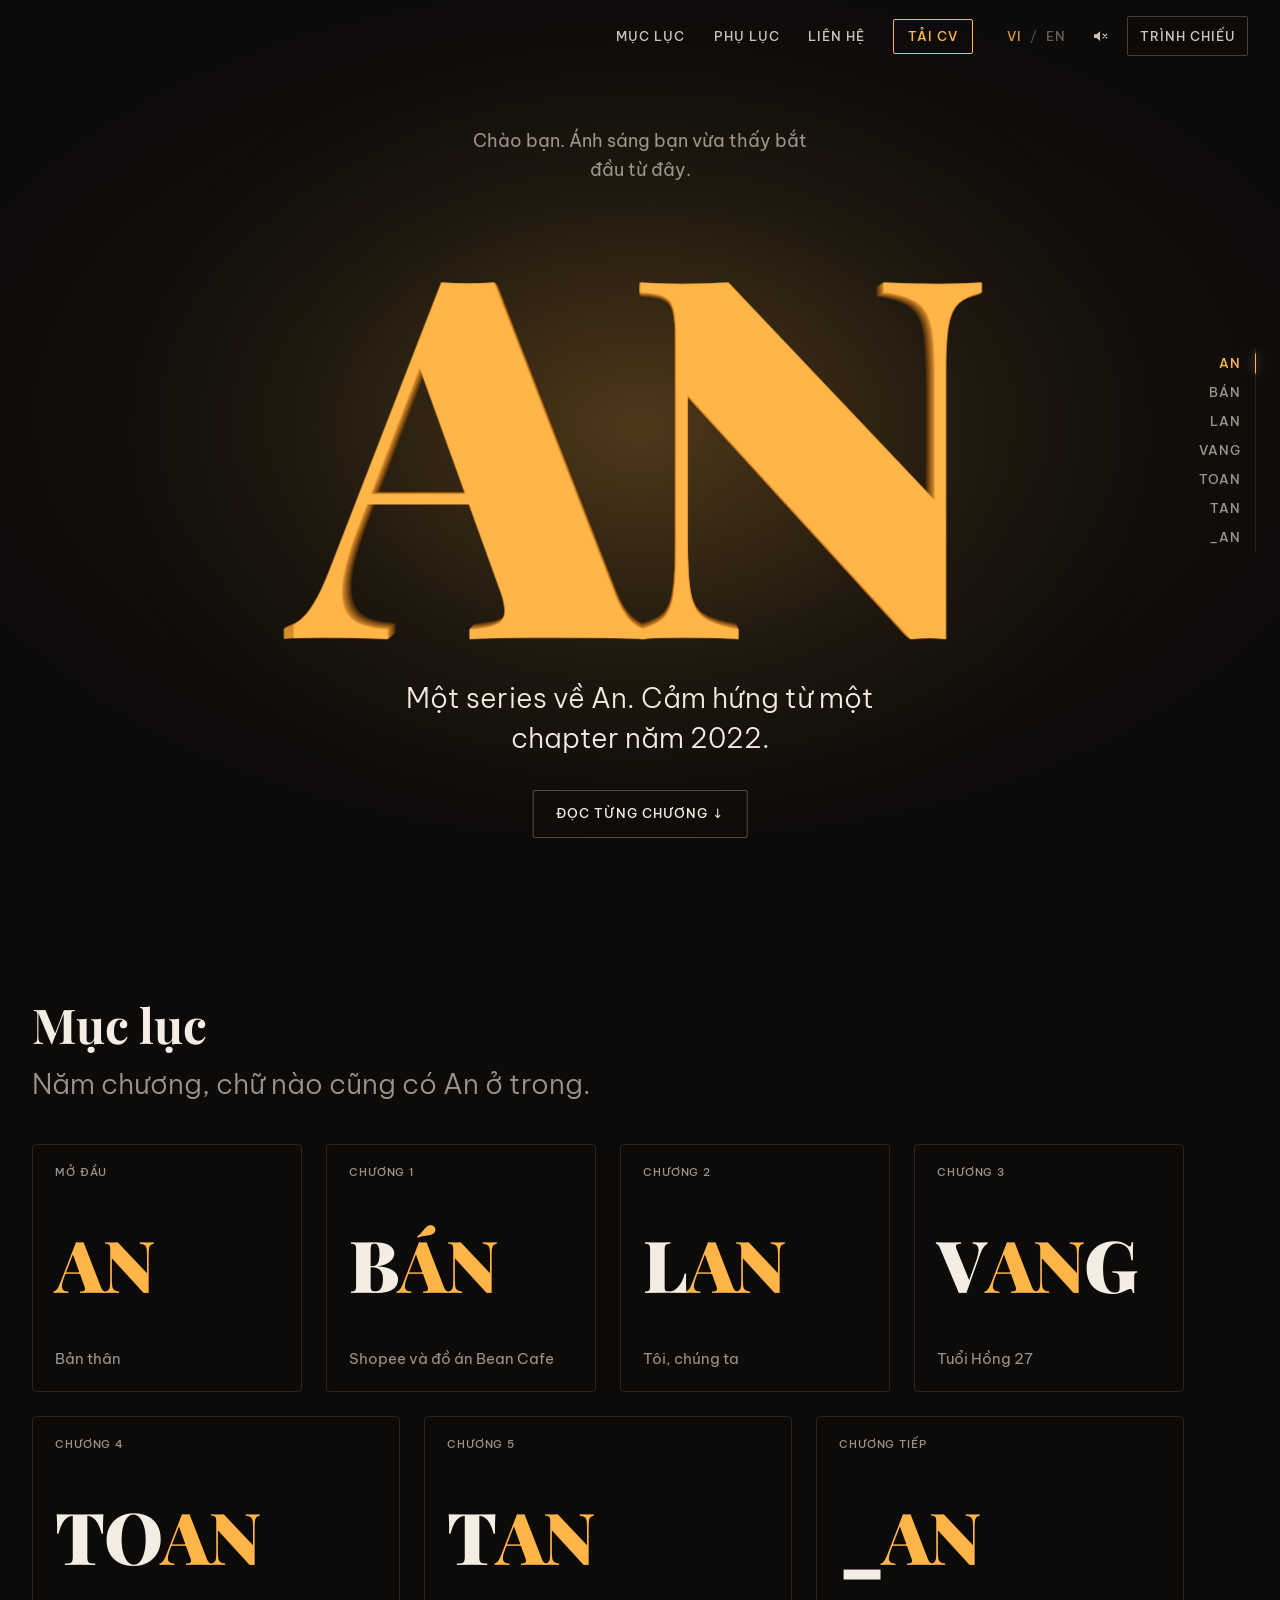
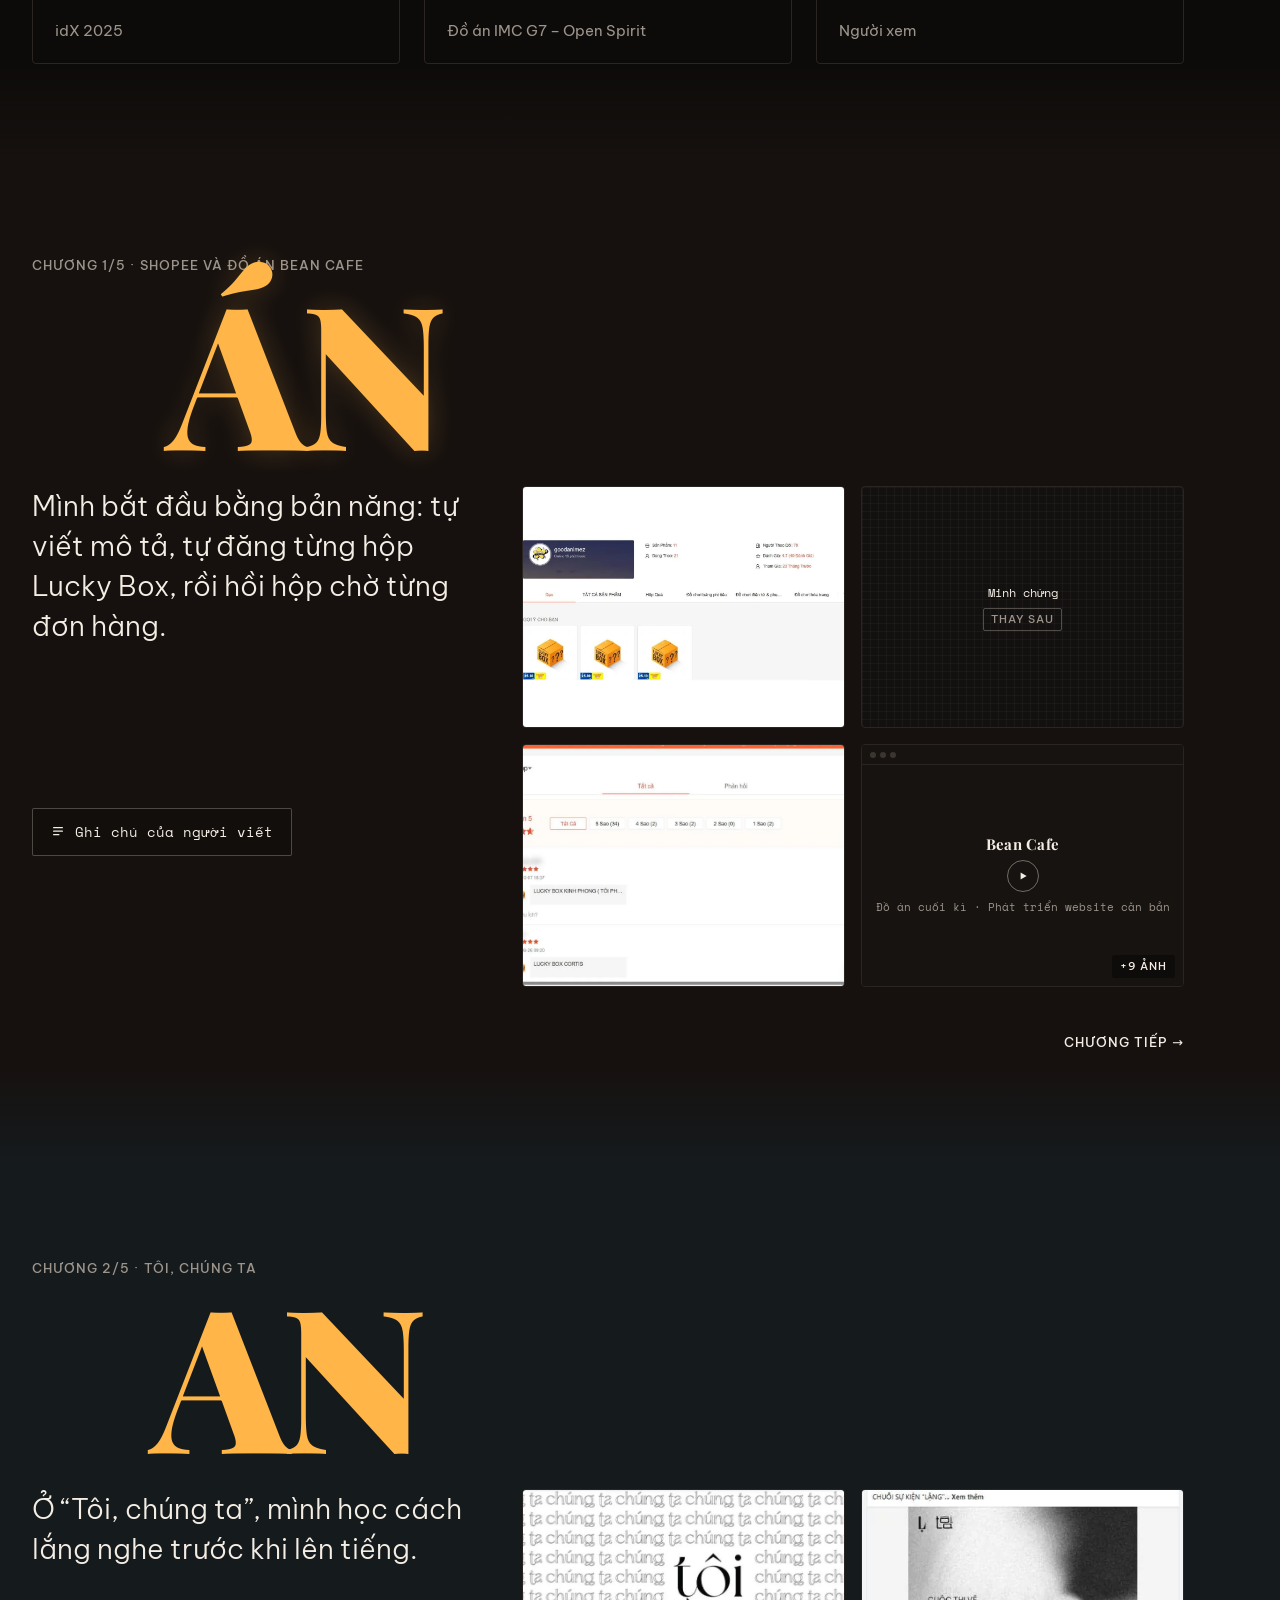
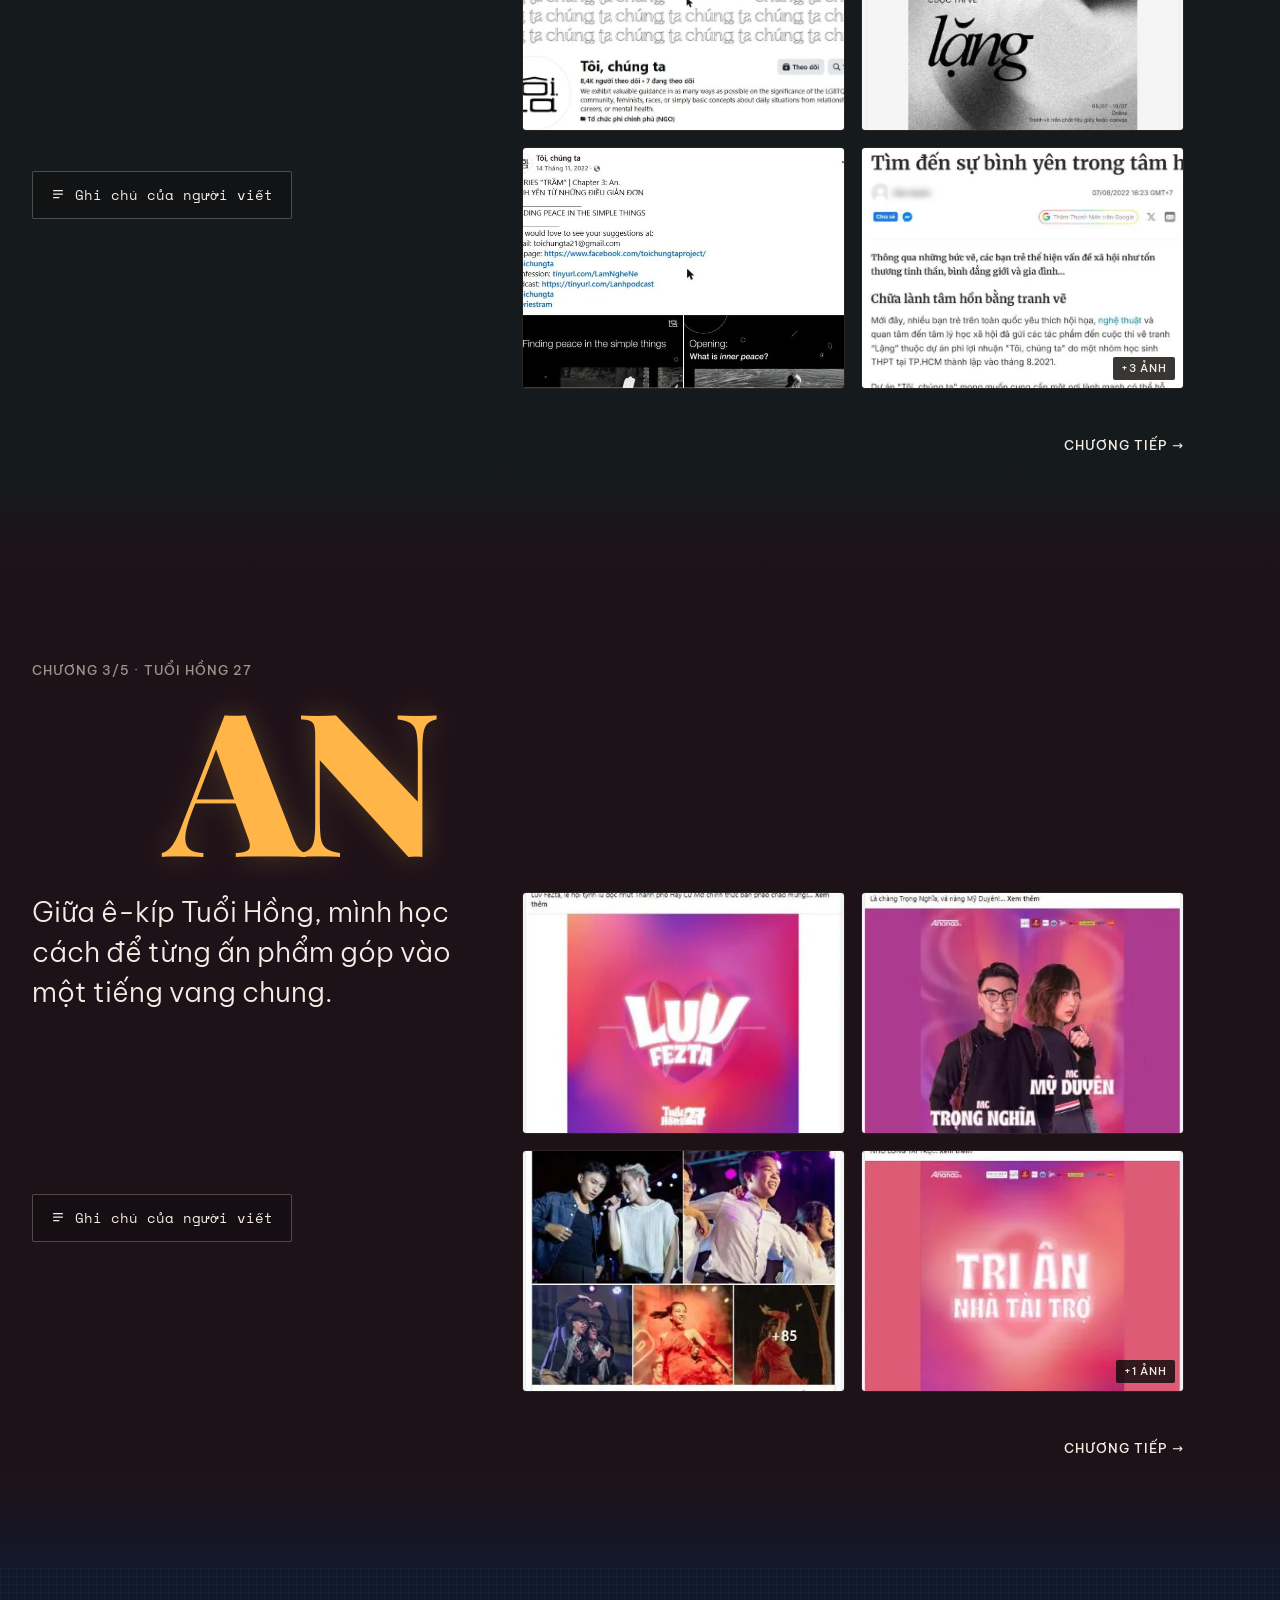
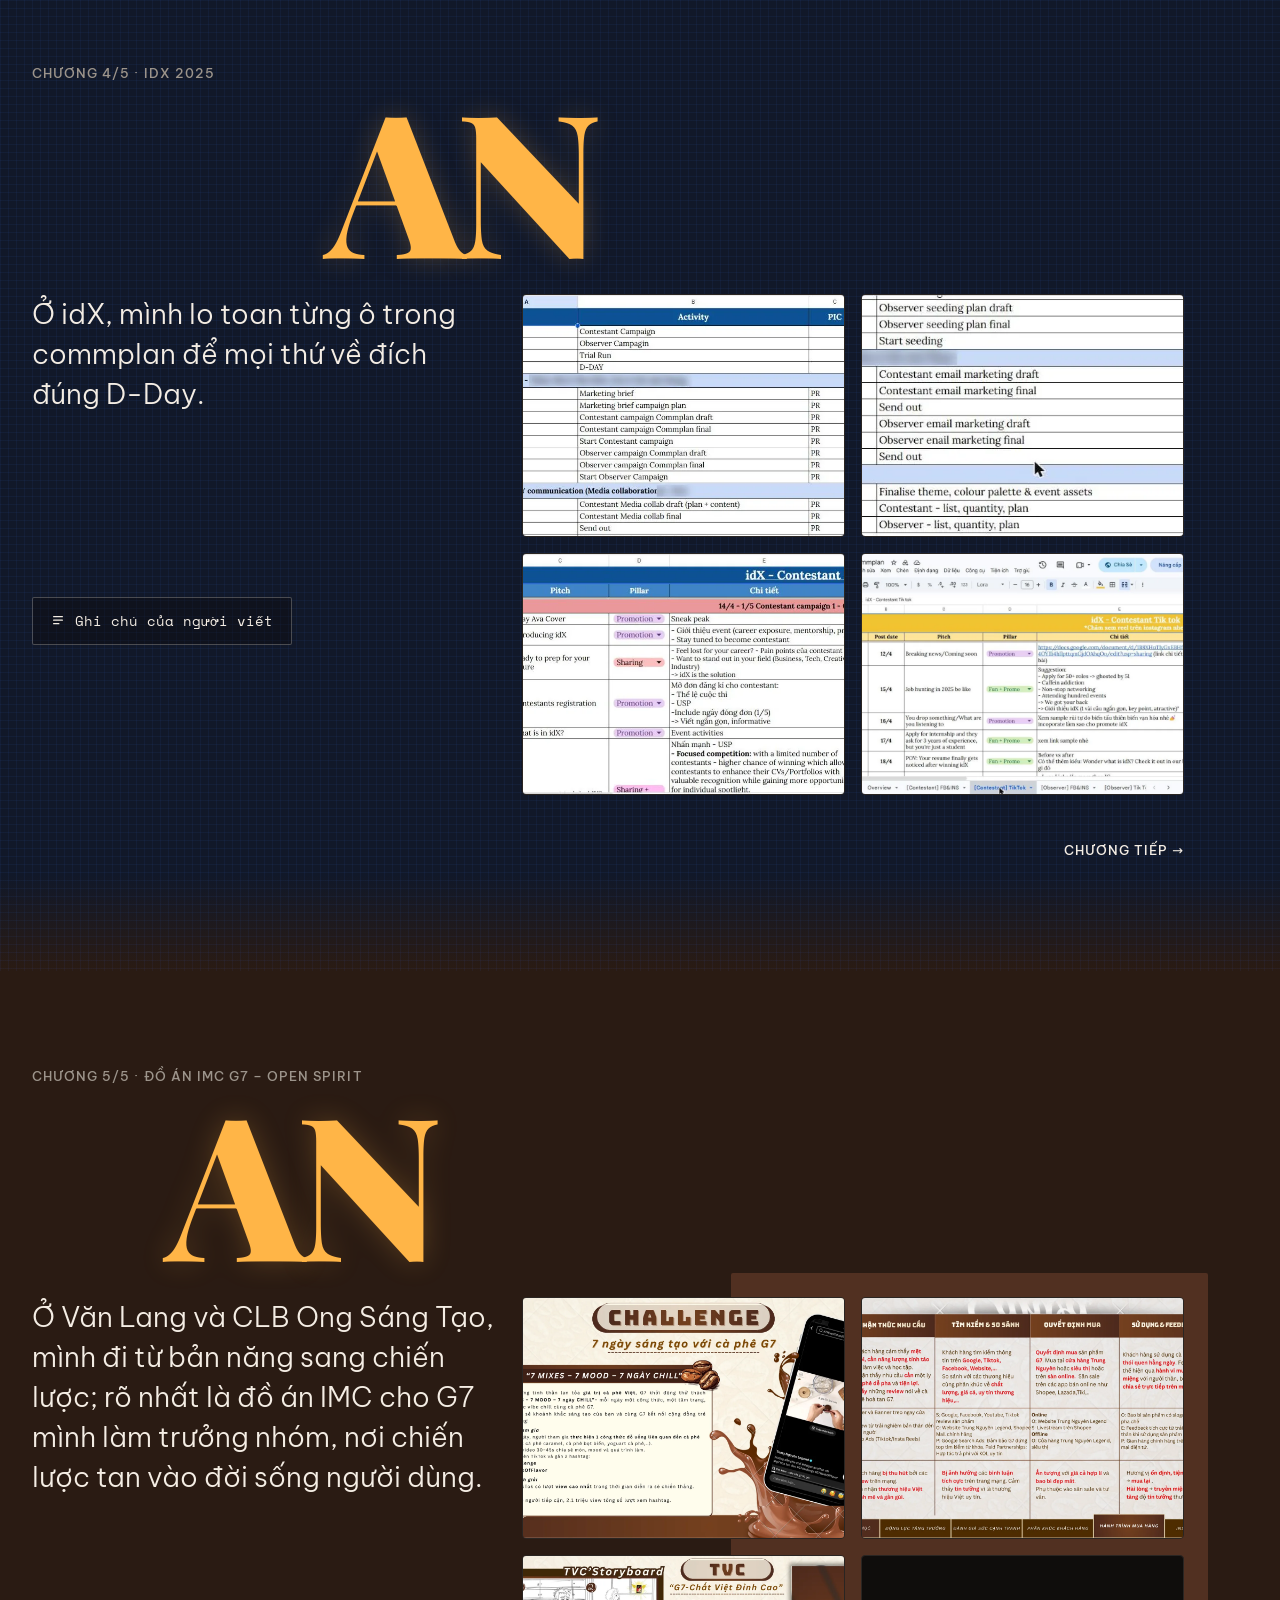
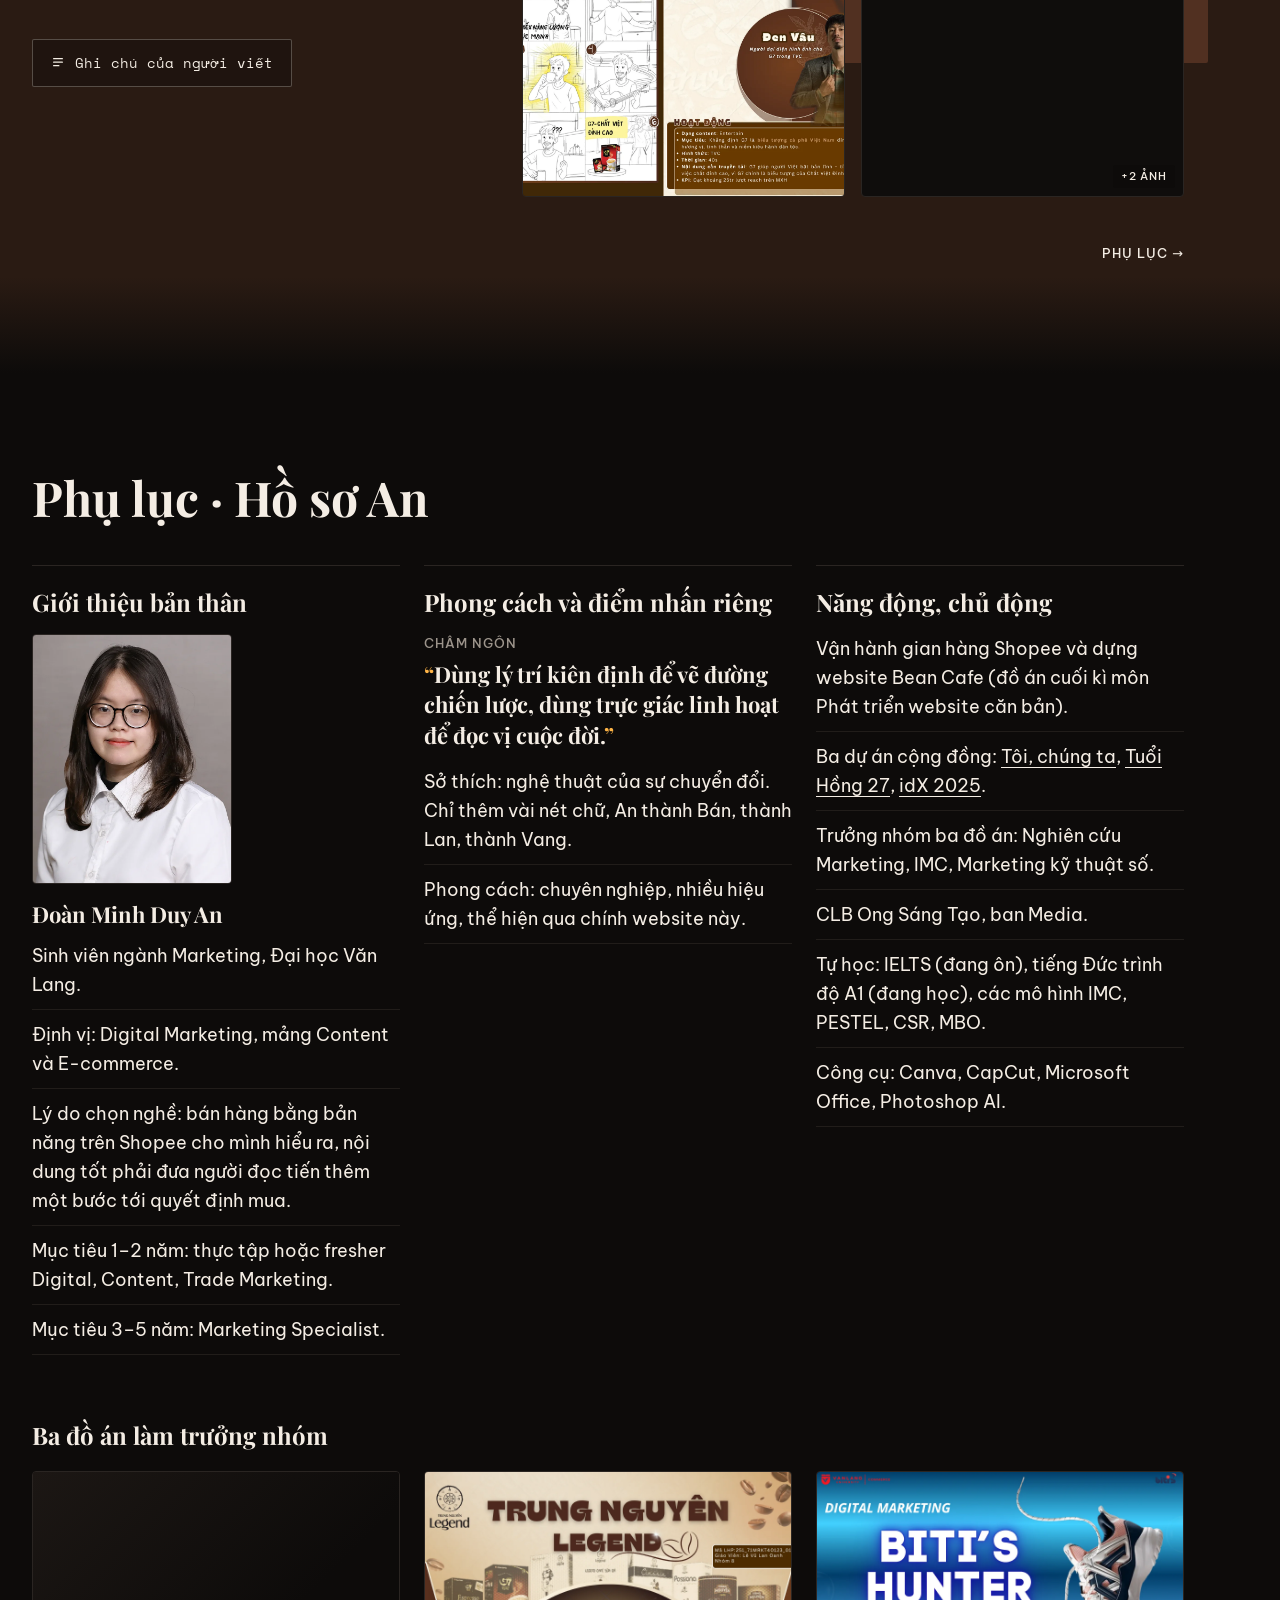
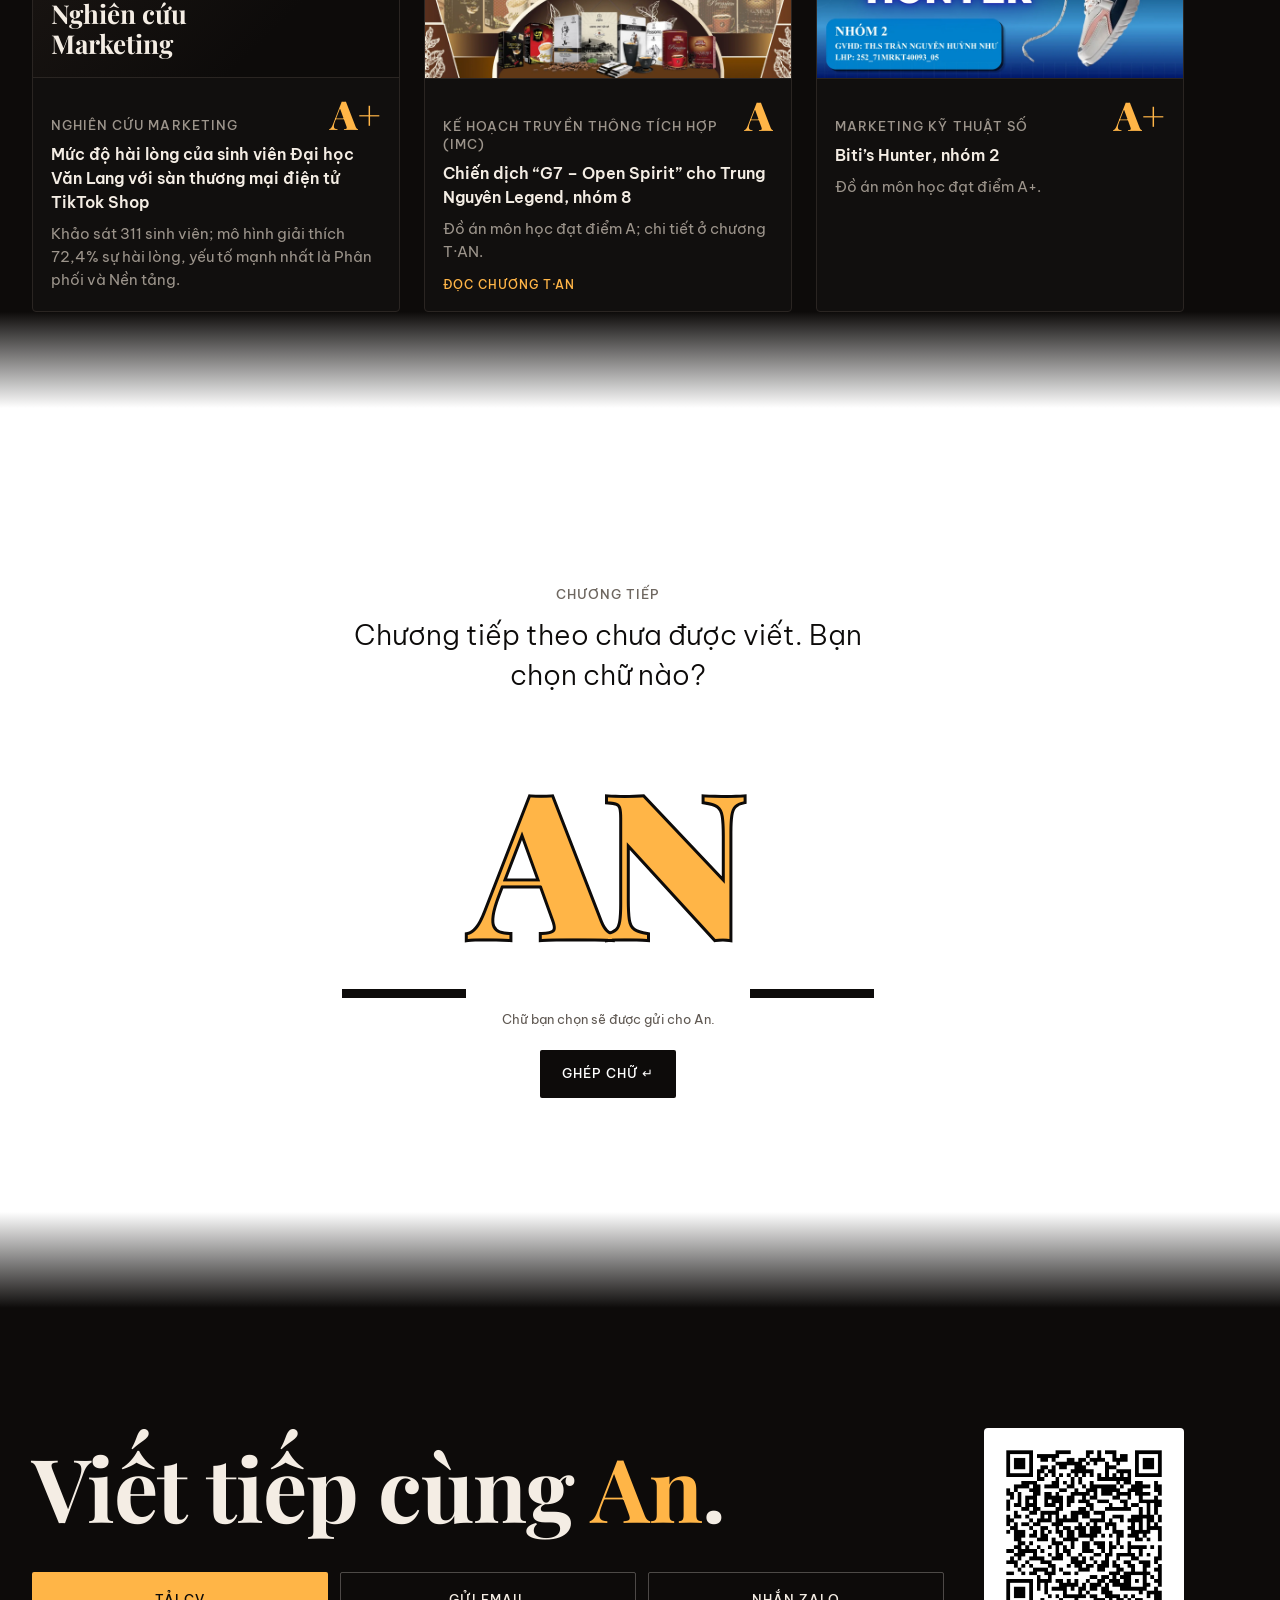
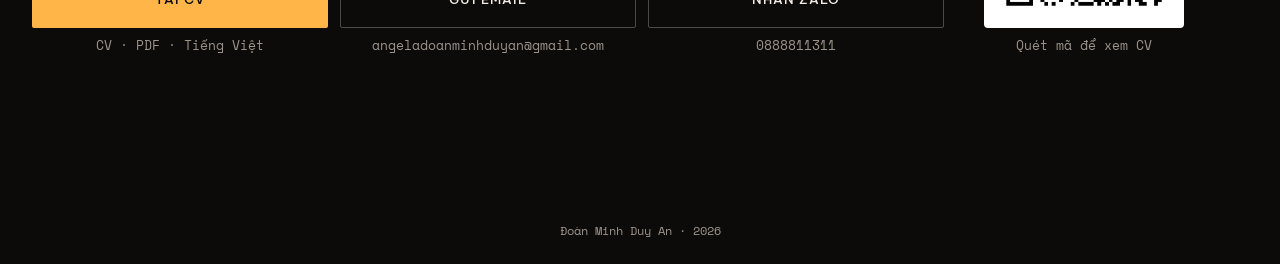
==== an-portfolio/index.html @ b6c0c4e2 "Add files via upload" ====
<!doctype html>
<html lang="vi">
<head>
  <meta charset="utf-8">
  <meta name="viewport" content="width=device-width, initial-scale=1, viewport-fit=cover">
  <title>AN – Đoàn Minh Duy An · Digital Marketing Portfolio</title>
  <meta name="description" content="Một series về An. Năm chương, chữ nào cũng có An ở trong.">
  <meta name="theme-color" content="#0D0B0A">
  <meta name="color-scheme" content="dark">

  <!-- Ảnh xem trước khi chia sẻ link (Zalo, Facebook, email).
       Khi đã có tên miền, đổi 2 dòng og:image và og:url thành đường dẫn đầy đủ, ví dụ
       https://ten-mien-cua-ban/og-image.png -->
  <meta property="og:type" content="website">
  <meta property="og:title" content="AN – Đoàn Minh Duy An · Digital Marketing Portfolio">
  <meta property="og:description" content="Một series về An. Năm chương, chữ nào cũng có An ở trong.">
  <meta property="og:image" content="og-image.png">
  <meta property="og:image:width" content="1200">
  <meta property="og:image:height" content="630">
  <meta property="og:url" content="">
  <meta property="og:locale" content="vi_VN">
  <meta name="twitter:card" content="summary_large_image">

  <link rel="icon" href="favicon.svg" type="image/svg+xml">
  <link rel="icon" href="favicon-32.png" sizes="32x32" type="image/png">
  <link rel="apple-touch-icon" href="apple-touch-icon.png">

  <link rel="preconnect" href="https://fonts.googleapis.com">
  <link rel="preconnect" href="https://fonts.gstatic.com" crossorigin>
  <link rel="stylesheet" href="https://fonts.googleapis.com/css2?family=Be+Vietnam+Pro:wght@300;400;500;600&family=Playfair+Display:wght@700;800;900&family=Space+Mono:wght@400;700&display=swap">
  <link rel="stylesheet" href="assets/css/style.css">
  <script>document.documentElement.classList.add('js');</script>
</head>
<body>
  <a class="skip" href="#muc-luc" data-t="ui.skip">Bỏ qua, tới mục lục</a>

  <!-- Ánh sáng máy chiếu: tắt đèn, bật đèn -->
  <div id="lights" aria-hidden="true"></div>
  <div id="flash" aria-hidden="true"></div>

  <!-- Chữ AN: ở giữa màn mở đầu, cuộn xuống thì bay lên góc trái thành logo -->
  <div id="an-mark" aria-hidden="true"><span class="an3d__face">AN</span></div>
  <div id="cursor" aria-hidden="true"></div>

  <header class="topbar" id="topbar">
    <a class="logo-hit" href="#an" data-t-aria="ui.home" aria-label="AN, về đầu trang"></a>

    <div class="mbar" aria-live="polite">
      <span class="mbar__label">Mở đầu</span>
      <span class="mbar__track" aria-hidden="true"><i></i><i></i><i></i><i></i><i></i></span>
    </div>

    <nav class="topnav" aria-label="Menu">
      <a href="#muc-luc" data-t="ui.toc">Mục lục</a>
      <a href="#phu-luc" data-t="ui.appendix">Phụ lục</a>
      <a href="#lien-he" data-t="ui.contact">Liên hệ</a>
      <a href="#lien-he" class="topnav__cv" data-cv data-t="ui.cv">Tải CV</a>
    </nav>

    <div class="tools">
      <button class="tool lang" type="button" data-lang-toggle data-t-aria="ui.lang" aria-label="Đổi ngôn ngữ">
        <span data-l="vi">VI</span><span class="lang__sep">/</span><span data-l="en">EN</span>
      </button>
      <button class="tool sound" type="button" data-sound aria-pressed="false" data-t-aria="ui.soundOn" aria-label="Bật âm thanh">
        <svg viewBox="0 0 24 24" width="18" height="18" aria-hidden="true"><path d="M4 9.5h3.5L12 5.5v13l-4.5-4H4z" fill="currentColor"/><path class="sound__on" d="M15.5 9a4 4 0 0 1 0 6M18 6.5a7.5 7.5 0 0 1 0 11" fill="none" stroke="currentColor" stroke-width="1.6" stroke-linecap="round"/><path class="sound__off" d="M16 9.5l5 5m0-5l-5 5" fill="none" stroke="currentColor" stroke-width="1.6" stroke-linecap="round"/></svg>
      </button>
      <button class="tool present-btn" type="button" data-present data-t="ui.present">Trình chiếu</button>
    </div>

    <button class="menu-btn" type="button" aria-expanded="false" aria-controls="menu" data-t-aria="ui.menu" aria-label="Mở menu">
      <i></i><i></i><i></i>
    </button>
  </header>

  <nav class="rail" id="rail" aria-label="Các chương" data-t-aria="ui.chapters"></nav>

  <div class="menu" id="menu" hidden>
    <nav class="menu__nav" aria-label="Menu"></nav>
  </div>

  <main id="main">
    <!-- Màn 1 · Mở đầu (chương AN) -->
    <section class="screen hero" id="an" data-screen="an" aria-label="AN">
      <div class="hero__bg" aria-hidden="true"></div>
      <h1 class="sr-only">AN – Đoàn Minh Duy An · Digital Marketing Portfolio</h1>
      <div class="hero__inner">
        <p class="hero__greet" data-t="hero.greet">Chào bạn. Ánh sáng bạn vừa thấy bắt đầu từ đây.</p>
        <div class="hero__slot" aria-hidden="true"><span>AN</span></div>
        <p class="hero__sub" data-t="hero.sub">Một series về An. Cảm hứng từ một chapter năm 2022.</p>
        <div class="hero__ctas">
          <button class="btn btn--an" type="button" data-video hidden>
            <svg viewBox="0 0 20 20" width="14" height="14" aria-hidden="true"><path d="M5 3.5v13l11-6.5z" fill="currentColor"/></svg>
            <span data-t="hero.watch">Xem video CV</span>
          </button>
          <a class="btn btn--line" href="#muc-luc" data-t="hero.read">Đọc từng chương ↓</a>
        </div>
      </div>
    </section>

    <!-- Màn 2 · Mục lục -->
    <section class="screen toc" id="muc-luc" data-screen="muc-luc"></section>

    <!-- Màn 3–7 · Năm chương -->
    <section class="screen chapter" id="ban" data-screen="ban"></section>
    <section class="screen chapter" id="lan" data-screen="lan"></section>
    <section class="screen chapter" id="vang" data-screen="vang"></section>
    <section class="screen chapter" id="toan" data-screen="toan"></section>
    <section class="screen chapter" id="tan" data-screen="tan"></section>

    <!-- Màn 8 · Phụ lục · Hồ sơ An -->
    <section class="screen appendix" id="phu-luc" data-screen="phu-luc"></section>

    <!-- Màn 9 · Chương _ AN -->
    <section class="screen next" id="chuong-tiep" data-screen="chuong-tiep"></section>

    <!-- Màn 10 · Liên hệ -->
    <section class="screen contact" id="lien-he" data-screen="lien-he"></section>
  </main>

  <!-- Cửa sổ xem ảnh minh chứng -->
  <div class="lightbox" id="lightbox" role="dialog" aria-modal="true" aria-label="Minh chứng" hidden>
    <button class="x" type="button" data-close data-t-aria="ui.close" aria-label="Đóng"></button>
    <div class="lightbox__stage"></div>
    <div class="lightbox__bar">
      <button class="lb-nav" type="button" data-lb="-1" data-t-aria="ui.prev" aria-label="Ảnh trước">←</button>
      <p class="lightbox__cap"></p>
      <span class="lightbox__count"></span>
      <button class="lb-nav" type="button" data-lb="1" data-t-aria="ui.next" aria-label="Ảnh sau">→</button>
    </div>
  </div>

  <!-- Cửa sổ chung: video CV, slide đồ án -->
  <div class="modal" id="modal" role="dialog" aria-modal="true" hidden>
    <button class="x" type="button" data-close data-t-aria="ui.close" aria-label="Đóng"></button>
    <div class="modal__body"></div>
  </div>

  <div class="toast" id="toast" role="status" aria-live="polite"></div>

  <noscript>
    <div class="noscript">
      <p>Website cần JavaScript để hiển thị đầy đủ.</p>
      <p>Email: <a href="mailto:angeladoanminhduyan@gmail.com">angeladoanminhduyan@gmail.com</a> · Zalo: <a href="https://zalo.me/0888811311">0888811311</a></p>
    </div>
  </noscript>

  <script src="assets/js/config.js"></script>
  <script src="assets/js/content.js"></script>
  <script src="assets/js/main.js"></script>
</body>
</html>
---- an-portfolio/assets/css/style.css ----
/* =========================================================================
   AN · style.css
   Hệ thống thiết kế theo brief: một màu nhận diện hổ phách #FFB547 cho chữ AN
   và nút hành động; mọi màu khác thuộc về từng chương.
   ========================================================================= */

/* ---------- Token ---------- */
:root {
  --bg: #0D0B0A;
  --ink: #F4EDE4;
  --ink-muted: #9C948B;
  --line: #2A2522;
  --an: #FFB547;

  --f-display: 'Playfair Display', Georgia, 'Times New Roman', serif;
  --f-body: 'Be Vietnam Pro', system-ui, -apple-system, 'Segoe UI', Roboto, Arial, sans-serif;
  --f-mono: 'Space Mono', 'Courier New', ui-monospace, monospace;

  --m: 20px;                 /* lề */
  --gutter: 24px;            /* khoảng cột */
  --maxw: 1280px;
  --pad: 48px;               /* nửa khoảng cách giữa hai màn: 96 px điện thoại, 192 px desktop */
  --tb: 56px;                /* chiều cao thanh trên */
  --ease: cubic-bezier(.16, 1, .3, 1);

  /* Kiểu chữ: clamp() co giãn mượt giữa mốc điện thoại và desktop */
  --cname: clamp(88px, 24vw, 120px);
  --title-fs: clamp(32px, 2vw + 24px, 48px);
  --title-lh: clamp(40px, 2vw + 32px, 56px);
  --story-fs: clamp(20px, 1vw + 15px, 28px);
  --story-lh: clamp(30px, 1.25vw + 24px, 40px);
  --body-fs: clamp(16px, .25vw + 15px, 18px);
  --body-lh: clamp(26px, .375vw + 24.2px, 29px);
  --note-fs: clamp(14px, .125vw + 13.5px, 15px);
  --note-lh: clamp(22px, .25vw + 20.8px, 24px);
  --label-fs: 12px;

  --hero-an: min(56vh, 52vw);
}
@supports (height: 1svh) { :root { --hero-an: min(56svh, 52vw); } }
@media (min-width: 768px) {
  :root { --m: 32px; --pad: 64px; --cname: clamp(120px, 16vw, 200px); }
}
@media (min-width: 1024px) {
  :root { --pad: 96px; --tb: 72px; --label-fs: 13px; --cname: clamp(200px, 14vw + 20px, 280px); }
}

/* ---------- Nền tảng ---------- */
*, *::before, *::after { box-sizing: border-box; }
html {
  background: var(--bg);
  -webkit-text-size-adjust: 100%;
  text-size-adjust: 100%;
  scroll-behavior: smooth;
}
body {
  margin: 0;
  background: var(--bg);
  color: var(--ink);
  font: 400 var(--body-fs)/var(--body-lh) var(--f-body);
  -webkit-font-smoothing: antialiased;
  -moz-osx-font-smoothing: grayscale;
}
main { overflow-x: hidden; overflow-x: clip; }
img, video, svg, iframe { display: block; max-width: 100%; }
a { color: inherit; text-underline-offset: .2em; text-decoration-thickness: 1px; }
button { font: inherit; color: inherit; background: none; border: 0; padding: 0; cursor: pointer; }
h1, h2, h3, p { margin: 0; }
:focus-visible { outline: 2px solid var(--an); outline-offset: 3px; border-radius: 2px; }
.sr-only {
  position: absolute !important; width: 1px; height: 1px; padding: 0; margin: -1px;
  overflow: hidden; clip: rect(0 0 0 0); white-space: nowrap; border: 0;
}
.label {
  font: 500 var(--label-fs)/1.4 var(--f-body);
  letter-spacing: .08em;
  text-transform: uppercase;
  color: var(--ink-muted);
}
.container {
  width: 100%;
  max-width: calc(var(--maxw) + 2 * var(--m));
  margin-inline: auto;
  padding-inline: var(--m);
}
@media (min-width: 1024px) and (max-width: 1499px) {
  .container { padding-right: max(var(--m), 96px); }   /* chừa chỗ cho thanh chương bên phải */
}

.skip {
  position: fixed; left: 12px; top: -80px; z-index: 300;
  background: var(--an); color: #0D0B0A; padding: 12px 16px; border-radius: 2px;
  font: 500 14px/1 var(--f-body); text-decoration: none;
}
.skip:focus { top: 12px; }

/* ---------- Ánh sáng máy chiếu ---------- */
#lights { position: fixed; inset: 0; background: #000; opacity: 0; pointer-events: none; z-index: 60; }
#flash {
  position: fixed; inset: 0; pointer-events: none; z-index: 61; opacity: 0;
  background: radial-gradient(ellipse at 50% 45%, rgba(255, 238, 210, .85), rgba(255, 181, 71, .22) 45%, transparent 75%);
  mix-blend-mode: screen;
}

/* ---------- Chữ AN (màn mở đầu → logo) ---------- */
#an-mark {
  position: fixed; left: 0; top: 0; z-index: 70;
  pointer-events: none;
  transform-origin: 0 0;
  font: 900 var(--hero-an)/.9 var(--f-display);
  letter-spacing: -.015em;
  white-space: nowrap;
  color: var(--an);
  will-change: transform;
  visibility: hidden;
}
.js #an-mark.is-ready { visibility: visible; }
#an-mark::before {
  content: ''; position: absolute; inset: -40% -30%; z-index: -1; pointer-events: none;
  background: radial-gradient(closest-side, rgba(255, 181, 71, .2), rgba(255, 181, 71, .05) 60%, transparent);
  opacity: calc(1 - var(--p, 0) * 1.4);
}
.an3d { perspective: 1400px; }
.an3d__rot {
  position: relative;
  transform-style: preserve-3d;
  transform: rotateX(var(--rx, 0deg)) rotateY(var(--ry, 0deg));
}
.an3d__l {
  position: absolute; left: 0; top: 0;
  transform: translateZ(calc(var(--i) * -.0062em));
}
.an3d__face { display: block; position: relative; color: var(--an); }
.js .an3d__face {
  color: transparent;
  background: linear-gradient(105deg, var(--an) 0, var(--an) 40%, #FFF1D4 50%, var(--an) 60%, var(--an) 100%);
  background-size: 320% 100%;
  background-position: 100% 0;
  -webkit-background-clip: text;
  background-clip: text;
  animation: sweep 6s cubic-bezier(.45, 0, .2, 1) infinite;
}
@keyframes sweep { 0% { background-position: 100% 0; } 45%, 100% { background-position: 0 0; } }
#an-mark.is-light .an3d__face { -webkit-text-stroke: .05em #0D0B0A; }
#an-mark.is-light::before { opacity: 0; }

/* ---------- Con trỏ vòng sáng ---------- */
#cursor {
  position: fixed; left: 0; top: 0; z-index: 80;
  width: 48px; height: 48px; margin: -24px 0 0 -24px;
  border-radius: 50%;
  pointer-events: none;
  mix-blend-mode: screen;
  border: 1px solid rgba(255, 181, 71, .5);
  background: radial-gradient(circle, rgba(255, 181, 71, .26) 0, rgba(255, 181, 71, .07) 45%, transparent 70%);
  opacity: 0;
  transition: width .25s var(--ease), height .25s var(--ease), margin .25s var(--ease), opacity .3s;
}
#cursor.is-on { opacity: 1; }
#cursor.is-big { width: 80px; height: 80px; margin: -40px 0 0 -40px; }
@media (hover: none), (pointer: coarse) { #cursor { display: none; } }

/* ---------- Thanh trên ---------- */
.topbar {
  position: fixed; top: 0; left: 0; right: 0; z-index: 50;
  height: calc(var(--tb) + env(safe-area-inset-top, 0px));
  padding: env(safe-area-inset-top, 0px) var(--m) 0;
  display: flex; align-items: center; gap: 24px;
  pointer-events: none;
  color: var(--ink);
  transition: color .4s;
}
.topbar::before {
  content: ''; position: absolute; inset: 0 0 -20px; pointer-events: none;
  background: linear-gradient(rgba(13, 11, 10, .86), rgba(13, 11, 10, 0));
  opacity: 0; transition: opacity .4s;
}
.topbar.is-solid::before { opacity: 1; }
.topbar.is-light { color: #0D0B0A; }
.topbar.is-light::before { background: linear-gradient(rgba(255, 255, 255, .92), rgba(255, 255, 255, 0)); }
.topbar > * { position: relative; pointer-events: auto; }
.logo-hit { flex: none; width: 64px; height: 40px; margin-left: -6px; border-radius: 4px; }

.mbar { flex: 1; display: flex; flex-direction: column; align-items: center; gap: 7px; min-width: 0; }
.mbar__label {
  font: 500 12px/1 var(--f-body); letter-spacing: .08em; text-transform: uppercase;
  white-space: nowrap;
}
.mbar__track { display: flex; gap: 4px; }
.mbar__track i { display: block; width: 18px; height: 2px; background: currentColor; opacity: .22; transition: opacity .3s, background-color .3s; }
.mbar__track i.is-on { opacity: 1; background: var(--an); }

.topnav, .tools { display: none; }
.menu-btn {
  flex: none; width: 48px; height: 48px; margin-right: -12px;
  display: flex; flex-direction: column; align-items: center; justify-content: center; gap: 5px;
}
.menu-btn i { display: block; width: 20px; height: 1.5px; background: currentColor; transition: transform .3s var(--ease), opacity .2s; }
.menu-btn[aria-expanded="true"] i:nth-child(1) { transform: translateY(6.5px) rotate(45deg); }
.menu-btn[aria-expanded="true"] i:nth-child(2) { opacity: 0; }
.menu-btn[aria-expanded="true"] i:nth-child(3) { transform: translateY(-6.5px) rotate(-45deg); }

@media (min-width: 1024px) {
  .mbar, .menu-btn { display: none; }
  .topnav { display: flex; align-items: center; gap: 28px; margin-left: auto; }
  .topnav a {
    font: 500 13px/1 var(--f-body); letter-spacing: .08em; text-transform: uppercase;
    text-decoration: none; opacity: .82; transition: opacity .2s, color .2s;
  }
  .topnav a:hover { opacity: 1; color: var(--an); }
  .topnav .topnav__cv { opacity: 1; color: var(--an); border: 1px solid var(--an); padding: 10px 14px; border-radius: 2px; }
  .topbar.is-light .topnav .topnav__cv { color: #0D0B0A; border-color: #0D0B0A; }
  .topnav .topnav__cv:hover { background: var(--an); color: #0D0B0A; }
  .tools { display: flex; align-items: center; gap: 4px; }
}
.tool {
  min-height: 40px; padding: 0 10px; border-radius: 2px;
  font: 500 13px/1 var(--f-body); letter-spacing: .08em; text-transform: uppercase;
  display: inline-flex; align-items: center; gap: 6px;
  opacity: .82; transition: opacity .2s, color .2s;
}
.tool:hover { opacity: 1; }
.lang [data-l] { opacity: .45; transition: opacity .2s, color .2s; }
.lang [data-l].is-on { opacity: 1; color: var(--an); }
.topbar.is-light .lang [data-l].is-on { color: #0D0B0A; text-decoration: underline; text-underline-offset: 4px; }
.lang__sep { opacity: .35; margin: 0 2px; }
.sound .sound__on { display: none; }
.sound[aria-pressed="true"] .sound__on { display: inline; }
.sound[aria-pressed="true"] .sound__off { display: none; }
.present-btn { border: 1px solid currentColor; border-color: rgba(244, 237, 228, .28); margin-left: 4px; padding: 0 12px; }
.topbar.is-light .present-btn { border-color: rgba(13, 11, 10, .3); }

/* ---------- Thanh chương (desktop) ---------- */
.rail { display: none; }
@media (min-width: 1024px) {
  .rail {
    position: fixed; right: 24px; top: 50%; z-index: 50;
    transform: translateY(-50%);
    display: flex; flex-direction: column; align-items: flex-end;
    padding-right: 14px; border-right: 1px solid var(--line);
    transition: border-color .4s;
  }
  .rail a {
    position: relative; display: block; padding: 8px 0;
    font: 500 13px/1 var(--f-body); letter-spacing: .08em;
    color: var(--ink-muted); text-decoration: none;
    transition: color .3s;
  }
  .rail a:hover { color: var(--ink); }
  .rail a.is-on { color: var(--an); }
  .rail a.is-on::after {
    content: ''; position: absolute; right: -15px; top: 50%;
    width: 1px; height: 20px; transform: translateY(-50%);
    background: var(--an); box-shadow: 0 0 10px var(--an);
  }
  .rail.is-light { border-color: #DDD5CC; }
  .rail.is-light a { color: #6E6760; }
  .rail.is-light a:hover, .rail.is-light a.is-on { color: #0D0B0A; }
  .rail.is-light a.is-on::after { background: #0D0B0A; box-shadow: none; }
}

/* ---------- Menu toàn màn hình (điện thoại) ---------- */
.menu {
  position: fixed; inset: 0; z-index: 45;
  background: #0D0B0A;
  padding: calc(var(--tb) + 32px) var(--m) 40px;
  display: flex; flex-direction: column; justify-content: center;
}
.menu[hidden] { display: none; }
.menu__nav { display: flex; flex-direction: column; gap: 4px; }
.menu__nav a {
  font: 700 32px/1.3 var(--f-display); text-decoration: none; padding: 6px 0;
}
.menu__nav a.menu__cv { color: var(--an); }
.menu__row { display: flex; flex-wrap: wrap; gap: 12px; margin-top: 32px; }
.menu__row .tool { border: 1px solid rgba(244, 237, 228, .25); min-height: 48px; padding: 0 16px; opacity: 1; }

/* ---------- Khung màn ---------- */
.screen {
  position: relative;
  padding-block: var(--pad);
  background: linear-gradient(to bottom, var(--sbg) 0, var(--sbg) calc(100% - var(--pad)), var(--snext) 100%);
  scroll-margin-top: 0;
}
#an { --sbg: #0D0B0A; --snext: #0D0B0A; }
#muc-luc { --sbg: #0D0B0A; --snext: #16110F; }
#ban { --sbg: #16110F; --snext: #151A1D; --acc: #FF6B4A; }
#lan { --sbg: #151A1D; --snext: #1E1219; --acc: #8FA9B8; }
#vang { --sbg: #1E1219; --snext: #111829; --acc: #FF4FA3; }
#toan { --sbg: #111829; --snext: #2A1B13; --acc: #3D7BFF; }
#tan { --sbg: #2A1B13; --snext: #0D0B0A; --acc: #E8D5B9; }
#phu-luc { --sbg: #0D0B0A; --snext: #FFFFFF; }
#chuong-tiep { --sbg: #FFFFFF; --snext: #0D0B0A; color: #0D0B0A; }
#lien-he { --sbg: #0D0B0A; --snext: #0D0B0A; }

.sec-head { margin-bottom: 40px; }
.sec-title { font: 700 var(--title-fs)/var(--title-lh) var(--f-display); }
.sec-lead { margin-top: 12px; font: 300 var(--story-fs)/var(--story-lh) var(--f-body); color: var(--ink-muted); max-width: 32ch; }

/* ---------- Nút ---------- */
.btn {
  display: inline-flex; align-items: center; justify-content: center; gap: 10px;
  min-height: 48px; padding: 0 22px; border-radius: 2px;
  font: 500 13px/1.2 var(--f-body); letter-spacing: .08em; text-transform: uppercase;
  text-decoration: none; text-align: center;
  transition: background-color .25s, color .25s, box-shadow .3s, border-color .25s;
}
.btn--an { background: var(--an); color: #0D0B0A; }
.btn--an:hover { box-shadow: 0 0 0 1px var(--an), 0 0 30px rgba(255, 181, 71, .45); }
.btn--line { border: 1px solid rgba(244, 237, 228, .28); color: var(--ink); }
.btn--line:hover { border-color: var(--an); color: var(--an); }
.btn--dark { background: #0D0B0A; color: #FFFFFF; }
.btn--dark:hover { box-shadow: 0 0 0 3px rgba(255, 181, 71, .55); }
.btn__tag { font: 400 11px/1 var(--f-mono); letter-spacing: 0; text-transform: none; opacity: .7; }

/* ---------- Khung “thay sau” ---------- */
.ph {
  position: relative;
  display: flex; flex-direction: column; align-items: center; justify-content: center; gap: 6px;
  padding: 16px; text-align: center;
  border: 1px dashed rgba(156, 148, 139, .45); border-radius: 4px;
  color: var(--ink-muted);
  background-color: rgba(244, 237, 228, .015);
  background-image:
    linear-gradient(rgba(244, 237, 228, .035) 1px, transparent 1px),
    linear-gradient(90deg, rgba(244, 237, 228, .035) 1px, transparent 1px);
  background-size: 8px 8px;
  font: 400 13px/1.45 var(--f-mono);
}
.ph__k { color: var(--ink); }
.ph__t {
  font: 500 11px/1 var(--f-body); letter-spacing: .08em; text-transform: uppercase;
  border: 1px solid rgba(156, 148, 139, .45); padding: 5px 7px; border-radius: 2px;
}
.ph--light { color: #6E6760; border-color: rgba(13, 11, 10, .3); background-image: linear-gradient(rgba(13, 11, 10, .04) 1px, transparent 1px), linear-gradient(90deg, rgba(13, 11, 10, .04) 1px, transparent 1px); }
.ph--light .ph__k { color: #0D0B0A; }

/* ---------- Màn 1 · Mở đầu ---------- */
.hero {
  min-height: 100vh;
  min-height: 100svh;
  display: flex; flex-direction: column; justify-content: center;
  padding: calc(var(--tb) + 24px) var(--m) 32px;
  overflow: hidden;
}
.hero__bg { position: absolute; inset: 0; z-index: 0; }
.hero__bg::after {
  content: ''; position: absolute; left: 50%; top: 46%;
  width: min(130vw, 1500px); aspect-ratio: 1.7;
  transform: translate(-50%, -50%);
  background: radial-gradient(closest-side, rgba(255, 181, 71, .09), rgba(255, 181, 71, .025) 55%, transparent);
  pointer-events: none;
}
.hero__bg video { width: 100%; height: 100%; object-fit: cover; }
.hero__dim { position: absolute; inset: 0; background: rgba(0, 0, 0, .6); }
.hero__tag {
  position: absolute; z-index: 2; left: var(--m); top: calc(var(--tb) + 12px);
  padding: 6px 10px; gap: 4px; flex-direction: row;
}
.hero__inner {
  position: relative; z-index: 1;
  display: flex; flex-direction: column; align-items: center; text-align: center;
  gap: 16px;
}
.hero__greet { color: var(--ink-muted); max-width: 30ch; }
.hero__slot { font: 900 var(--hero-an)/.9 var(--f-display); letter-spacing: -.015em; color: var(--an); white-space: nowrap; }
.js .hero__slot { visibility: hidden; }
.hero__sub { font: 300 var(--story-fs)/var(--story-lh) var(--f-body); max-width: 26ch; }
.hero__ctas { display: flex; flex-direction: column; gap: 12px; width: 100%; max-width: 360px; margin-top: 24px; }
@media (min-width: 768px) {
  .hero { padding-bottom: 112px; }
  .hero__ctas {
    position: absolute; left: 50%; bottom: -80px; transform: translateX(-50%);
    flex-direction: row; justify-content: center; width: auto; max-width: none; margin: 0;
  }
  .hero__inner { gap: 20px; }
}

/* ---------- Màn 2 · Mục lục ---------- */
.toc__list { list-style: none; margin: 0; padding: 0; border-top: 1px solid var(--line); }
.toc__cell {
  display: grid; grid-template-columns: auto 1fr; align-items: center; gap: 16px;
  padding: 14px 0; border-bottom: 1px solid var(--line);
  text-decoration: none;
  transition: background-color .45s;
}
.toc__word { font: 900 40px/1 var(--f-display); letter-spacing: -.02em; white-space: nowrap; color: var(--ink); }
.toc__word .can { color: var(--an); }
.toc__word .cl { display: inline-block; }
.toc__meta { display: flex; flex-direction: column; align-items: flex-end; text-align: right; gap: 4px; min-width: 0; }
.toc__num { font: 500 11px/1.3 var(--f-body); letter-spacing: .08em; text-transform: uppercase; color: var(--ink-muted); }
.toc__name { font: 400 15px/1.35 var(--f-body); }
.blank { color: var(--ink); animation: caret 1.1s steps(1) infinite; }
@keyframes caret { 50% { opacity: 0; } }
@media (min-width: 1024px) {
  .toc__list { display: grid; grid-template-columns: repeat(12, minmax(0, 1fr)); gap: var(--gutter); border: 0; }
  .toc__list > li { grid-column: span 3; }
  .toc__list > li:nth-child(n+5) { grid-column: span 4; }
  .toc__cell {
    height: 100%; min-height: 248px;
    grid-template-columns: 1fr; grid-template-rows: auto 1fr auto; align-items: start;
    padding: 20px 22px 22px;
    border: 1px solid var(--line); border-radius: 4px;
    transition: background-color .45s, border-color .45s;
  }
  .toc__cell:hover { background: var(--cbg); border-color: color-mix(in srgb, var(--cacc, var(--an)) 45%, transparent); }
  .toc__word { font-size: clamp(64px, 5.6vw, 88px); align-self: center; }
  .toc__meta { align-items: flex-start; text-align: left; display: contents; }
  .toc__num { grid-row: 1; }
  .toc__name { grid-row: 3; color: var(--ink-muted); }
  .toc__cell:hover .toc__name { color: var(--ink); }
}

/* ---------- Màn 3–7 · Năm chương ---------- */
.chapter { min-height: 100vh; min-height: 100svh; display: flex; align-items: center; --gridc: rgba(244, 237, 228, .05); }
.chapter > .container { display: grid; }
.layer { grid-area: 1 / 1; min-width: 0; transition: opacity .3s; }
.layer.is-off { visibility: hidden; opacity: 0; pointer-events: none; }

.story { display: grid; grid-template-columns: minmax(0, 1fr); row-gap: 24px; }
.story__head { min-width: 0; }
.cname {
  margin-top: 8px;
  font: 900 var(--cname)/.86 var(--f-display);
  letter-spacing: -.025em;
  white-space: nowrap;
  color: var(--acc, var(--ink));
}
.cname .can { color: var(--an); text-shadow: 0 0 .14em rgba(255, 181, 71, .22); }
.cname .cl { display: inline-block; }
.cname.is-pre .cl { opacity: 0; }
.cl--drop { display: inline-block; white-space: nowrap; }
.cl--drop.is-gone { display: none; }
.cl--drop > span { display: inline-block; }
.acc-host { position: relative; display: inline-block; }
.acc { position: absolute; left: 0; top: 0; visibility: hidden; pointer-events: none; }
.story__p { font: 300 var(--story-fs)/var(--story-lh) var(--f-body); max-width: 34ch; }
.story__media { min-width: 0; position: relative; z-index: 0; }

.clip {
  position: relative; aspect-ratio: 16 / 9; overflow: hidden;
  border: 1px solid var(--line); border-radius: 4px;
  background: rgba(244, 237, 228, .02);
}
.clip video { width: 100%; height: 100%; object-fit: cover; }
.clip > .ph { position: absolute; inset: 0; border-radius: 0; border: 0; }
.clip__w { font: 900 64px/1 var(--f-display); color: var(--acc); opacity: .16; letter-spacing: -.02em; }

.strip {
  list-style: none; margin: 16px calc(-1 * var(--m)) 0; padding: 0 var(--m);
  display: flex; gap: 12px; overflow-x: auto; scroll-snap-type: x mandatory;
  scrollbar-width: none; -webkit-overflow-scrolling: touch;
}
.strip::-webkit-scrollbar { display: none; }
.strip > li { flex: 0 0 68%; scroll-snap-align: start; }
@media (min-width: 768px) {
  .strip { display: grid; grid-template-columns: repeat(4, minmax(0, 1fr)); gap: 16px; overflow: visible; margin-inline: 0; padding: 0; }
}
.thumb {
  position: relative; display: block; width: 100%; aspect-ratio: 4 / 3;
  border: 1px solid var(--line); border-radius: 4px; overflow: hidden;
  background: #0f0d0c;
  transition: border-color .3s, box-shadow .3s;
}
.thumb img { width: 100%; height: 100%; object-fit: cover; }
.thumb:hover { border-color: rgba(255, 181, 71, .5); box-shadow: 0 0 24px rgba(255, 181, 71, .14); }
.thumb > .ph { position: absolute; inset: 0; border: 0; border-radius: 0; padding: 8px; font-size: 12px; }
.thumb__more {
  position: absolute; right: 8px; bottom: 8px; z-index: 2;
  padding: 6px 8px; border-radius: 2px;
  background: rgba(13, 11, 10, .82); color: var(--ink);
  font: 500 11px/1 var(--f-body); letter-spacing: .08em; text-transform: uppercase;
}
.browser { position: absolute; inset: 0; display: flex; flex-direction: column; background: #171310; }
.browser__bar { flex: none; height: 20px; display: flex; align-items: center; gap: 4px; padding: 0 8px; border-bottom: 1px solid var(--line); }
.browser__bar i { width: 6px; height: 6px; border-radius: 50%; background: #3B342F; }
.browser__body {
  flex: 1; display: flex; flex-direction: column; align-items: center; justify-content: center; gap: 8px;
  padding: 8px; text-align: center; color: var(--ink-muted); font: 400 11px/1.35 var(--f-mono);
}
.browser__body b { font: 700 15px/1 var(--f-display); color: var(--ink); letter-spacing: .02em; }
.browser__play {
  width: 32px; height: 32px; border-radius: 50%; border: 1px solid rgba(244, 237, 228, .4);
  display: grid; place-items: center; color: var(--ink);
}

.btn-notes {
  display: inline-flex; align-items: center; justify-content: center; gap: 10px;
  min-height: 48px; padding: 0 18px;
  border: 1px solid rgba(244, 237, 228, .26); border-radius: 2px;
  background: rgba(13, 11, 10, .35);
  font: 400 14px/1 var(--f-mono);
  transition: border-color .25s, color .25s, box-shadow .3s;
}
.btn-notes:hover { border-color: var(--acc); color: var(--acc); }
.next-link {
  display: inline-flex; align-items: center; min-height: 48px;
  font: 500 13px/1 var(--f-body); letter-spacing: .08em; text-transform: uppercase;
  text-decoration: none; transition: color .2s;
}
.next-link:hover { color: var(--an); }
.story__next { justify-self: end; }

@media (max-width: 1023px) {
  .chapter { padding-top: calc(var(--pad) + var(--tb)); }
  .story__media { order: 3; }
  .story__cta { order: 4; position: sticky; bottom: calc(16px + env(safe-area-inset-bottom, 0px)); z-index: 4; }
  .story__cta .btn-notes { width: 100%; background: rgba(13, 11, 10, .88); -webkit-backdrop-filter: blur(8px); backdrop-filter: blur(8px); }
  .story__next { order: 5; }
}
@media (min-width: 1024px) {
  .story {
    grid-template-columns: repeat(12, minmax(0, 1fr));
    column-gap: var(--gutter); row-gap: 32px; align-items: start;
  }
  .story__head { grid-column: 1 / -1; grid-row: 1; }
  .story__text { grid-column: 1 / span 5; grid-row: 2; }
  .story__cta { grid-column: 1 / span 5; grid-row: 3; }
  .story__media { grid-column: 6 / span 7; grid-row: 2 / span 2; }
  .story__next { grid-column: 1 / -1; grid-row: 4; }
}

/* Nét riêng từng chương */
#toan {
  background:
    linear-gradient(rgba(61, 123, 255, .06) 1px, transparent 1px) 0 0 / 8px 8px,
    linear-gradient(90deg, rgba(61, 123, 255, .06) 1px, transparent 1px) 0 0 / 8px 8px,
    linear-gradient(to bottom, var(--sbg) 0, var(--sbg) calc(100% - var(--pad)), var(--snext) 100%);
}
#vang .cname .cl, #vang .notes__name .cl {
  text-shadow: 0 0 .05em #FF4FA3, 0 0 .2em rgba(255, 79, 163, .65), 0 0 .5em rgba(255, 79, 163, .35);
}
#vang .thumb:hover { border-color: rgba(255, 79, 163, .7); box-shadow: 0 0 32px rgba(255, 79, 163, .4); }
#vang .btn-notes:hover { box-shadow: 0 0 24px rgba(255, 79, 163, .45); }
#tan .story__media::before {
  content: ''; position: absolute; z-index: -1;
  top: -24px; right: -24px; width: 72%; height: 78%;
  background: #6B3F2A; opacity: .6; border-radius: 2px;
}
@media (max-width: 1023px) { #tan .story__media::before { right: calc(-1 * var(--m)); top: -16px; } }
#lan .cname .can { text-shadow: none; }

/* Lớp Ghi chú của người viết */
.notes { position: relative; padding: 16px 0 8px; }
.notes::before {
  content: ''; position: absolute; z-index: -1; inset: -48px calc(-1 * var(--m));
  background-image: linear-gradient(var(--gridc) 1px, transparent 1px), linear-gradient(90deg, var(--gridc) 1px, transparent 1px);
  background-size: 8px 8px;
  -webkit-mask-image: linear-gradient(transparent, #000 12%, #000 88%, transparent);
  mask-image: linear-gradient(transparent, #000 12%, #000 88%, transparent);
}
.notes__top { display: flex; align-items: flex-end; justify-content: space-between; gap: 16px; margin-bottom: 24px; }
.notes__name { font: 900 clamp(44px, 4vw + 16px, 72px)/1 var(--f-display); letter-spacing: -.02em; color: var(--acc); white-space: nowrap; }
.notes__name .can { color: var(--an); }
.notes__grid { display: grid; gap: 12px; }
.cell {
  border: 1px solid var(--line); border-radius: 4px;
  background: rgba(13, 11, 10, .55);
  padding: 16px 18px;
  font: 400 var(--note-fs)/var(--note-lh) var(--f-mono);
}
.cell > summary {
  display: flex; align-items: center; justify-content: space-between; gap: 12px;
  list-style: none; cursor: pointer; min-height: 32px;
  font: 500 12px/1.3 var(--f-body); letter-spacing: .08em; text-transform: uppercase; color: var(--acc);
}
.cell > summary::-webkit-details-marker { display: none; }
.chev { width: 10px; height: 10px; border-right: 1.5px solid currentColor; border-bottom: 1.5px solid currentColor; transform: rotate(45deg) translate(-2px, -2px); transition: transform .3s; }
.cell[open] .chev { transform: rotate(-135deg) translate(-2px, -2px); }
.cell__body { margin-top: 10px; }
.cell__body p + p, .cell__body p + ul, .cell__body ul + p { margin-top: 10px; }
.cell__body ul { margin: 0; padding-left: 1.1em; }
.cell__body li + li { margin-top: 6px; }
.cell .src, .cell .date { color: var(--ink-muted); font-size: 13px; line-height: 20px; }
.type { position: relative; }
.type__live { position: absolute; inset: 0; }
.type.is-typing .type__ghost { opacity: 0; }
.notes__foot { display: flex; flex-wrap: wrap; align-items: center; justify-content: space-between; gap: 16px 24px; margin-top: 24px; }
.notes__links { display: flex; flex-wrap: wrap; gap: 8px 20px; font: 400 14px/1.5 var(--f-mono); }
.notes__links a:hover { color: var(--an); }
.notes__note { font: 400 13px/1.5 var(--f-mono); color: var(--ink-muted); }
@media (min-width: 1024px) {
  .notes__grid { grid-template-columns: repeat(6, minmax(0, 1fr)); gap: 16px; }
  .notes__grid > .cell:nth-child(-n+3) { grid-column: span 2; }
  .notes__grid > .cell:nth-child(n+4) { grid-column: span 3; }
  .cell { padding: 18px 20px 20px; }
  .cell > summary { pointer-events: none; min-height: 0; }
  .cell > summary .chev { display: none; }
}

/* ---------- Màn 8 · Phụ lục ---------- */
.apx { display: grid; gap: 40px; margin-top: 8px; }
.apx__col { border-top: 1px solid var(--line); padding-top: 20px; min-width: 0; }
.apx__head { font: 700 24px/32px var(--f-display); margin-bottom: 16px; }
.apx__list { list-style: none; margin: 0; padding: 0; }
.apx__list li { padding: 10px 0; border-bottom: 1px solid rgba(42, 37, 34, .7); }
.apx__list li:first-child { padding-top: 0; }
.apx__list a { text-decoration: underline; }
.apx__list a:hover { color: var(--an); }
.apx__name { font: 700 22px/1.3 var(--f-display); margin: 4px 0 12px; }
.portrait { width: min(200px, 56%); aspect-ratio: 4 / 5; margin-bottom: 16px; border-radius: 4px; overflow: hidden; border: 1px solid var(--line); }
.portrait img { width: 100%; height: 100%; object-fit: cover; }
.portrait > .ph { width: 100%; height: 100%; border: 0; border-radius: 0; }
.motto { margin: 6px 0 16px; font: 700 22px/1.4 var(--f-display); }
.motto::before { content: '“'; color: var(--an); }
.motto::after { content: '”'; color: var(--an); }
.projects { margin-top: 64px; }
.projects__head { font: 700 24px/32px var(--f-display); margin-bottom: 20px; }
.projects__list {
  list-style: none; margin: 0 calc(-1 * var(--m)); padding: 0 var(--m);
  display: flex; gap: 16px; overflow-x: auto; scroll-snap-type: x mandatory; scrollbar-width: none;
}
.projects__list::-webkit-scrollbar { display: none; }
.projects__list > li { flex: 0 0 66%; scroll-snap-align: start; }
@media (min-width: 768px) { .projects__list > li { flex-basis: 44%; } }
@media (min-width: 1024px) {
  .apx { grid-template-columns: repeat(3, minmax(0, 1fr)); gap: var(--gutter); }
  .projects__list { display: grid; grid-template-columns: repeat(3, minmax(0, 1fr)); gap: var(--gutter); overflow: visible; margin-inline: 0; padding: 0; }
}
.pcard {
  display: flex; flex-direction: column; width: 100%; height: 100%;
  border: 1px solid var(--line); border-radius: 4px; overflow: hidden;
  text-align: left; text-decoration: none; background: rgba(244, 237, 228, .015);
  transition: border-color .3s, box-shadow .3s;
}
.pcard:hover { border-color: rgba(255, 181, 71, .5); box-shadow: 0 0 26px rgba(255, 181, 71, .12); }
.pcard__cover { position: relative; aspect-ratio: 16 / 9; background: #0f0d0c; border-bottom: 1px solid var(--line); }
.pcard__cover img { width: 100%; height: 100%; object-fit: cover; }
.pcard__cover > .ph { position: absolute; inset: 0; border: 0; border-radius: 0; }
.pcard__body { display: flex; flex-direction: column; gap: 8px; padding: 16px 18px 20px; flex: 1; }
.pcard__row { display: flex; align-items: baseline; justify-content: space-between; gap: 12px; }
.pcard__grade { font: 900 40px/1 var(--f-display); color: var(--an); }
.pcard__topic { font: 600 16px/24px var(--f-body); }
.pcard__result { font: 400 15px/23px var(--f-body); color: var(--ink-muted); }
.pcard__go { margin-top: auto; padding-top: 8px; font: 500 12px/1 var(--f-body); letter-spacing: .08em; text-transform: uppercase; color: var(--an); }

/* ---------- Màn 9 · Chương _ AN ---------- */
.next { min-height: 100vh; min-height: 100svh; display: flex; align-items: center; text-align: center; }
.next > .container { display: flex; flex-direction: column; align-items: center; }
.next .label { color: #6E6760; }
.next__lead { margin-top: 12px; font: 300 var(--story-fs)/var(--story-lh) var(--f-body); max-width: 30ch; }
.word-row {
  --ws: min(96px, 22vw);
  display: flex; align-items: baseline; justify-content: center;
  margin: 28px 0 12px;
  font: 900 var(--ws)/1 var(--f-display);
  letter-spacing: -.02em; white-space: nowrap;
}
@media (min-width: 768px) { .word-row { --ws: clamp(140px, 16vw, 200px); } }
@media (min-width: 1024px) { .word-row { --ws: clamp(200px, 14vw + 20px, 280px); } }
.word-an {
  color: var(--an);
  -webkit-text-stroke: .03em #0D0B0A;
  paint-order: stroke fill;
}
.slot {
  width: .62em; padding: 0; margin: 0 .03em;
  font: inherit; letter-spacing: inherit; line-height: 1;
  color: #0D0B0A; background: transparent;
  border: 0; border-bottom: .045em solid #0D0B0A; border-radius: 0;
  text-align: center; text-transform: uppercase;
  caret-color: #0D0B0A; outline: none;
  transition: width .2s var(--ease), background-color .2s;
}
.slot:focus { background: rgba(255, 181, 71, .2); }
.slot.is-empty { animation: underline 1.1s steps(1) infinite; }
@keyframes underline { 50% { border-bottom-color: transparent; } }
.word-row.is-done .slot { border-bottom-color: transparent; animation: none; }
.word-row.is-done { animation: glow 1.6s ease-out both; }
@keyframes glow {
  0% { text-shadow: 0 0 0 rgba(255, 181, 71, 0); }
  30% { text-shadow: 0 0 .1em rgba(255, 181, 71, .95), 0 0 .45em rgba(255, 181, 71, .6); }
  100% { text-shadow: 0 0 .06em rgba(255, 181, 71, .55), 0 0 .3em rgba(255, 181, 71, .3); }
}
.next__notice { font: 400 13px/1.5 var(--f-body); color: #5F5852; }
.next__actions { display: flex; flex-wrap: wrap; justify-content: center; gap: 12px; margin-top: 20px; }
.next__msg { min-height: 22px; margin-top: 12px; font: 400 14px/1.5 var(--f-body); color: #5F5852; }
.next__result { display: flex; flex-direction: column; align-items: center; gap: 20px; margin-top: 8px; }
.next__result[hidden] { display: none; }
.answer { font: 300 var(--story-fs)/var(--story-lh) var(--f-body); max-width: 32ch; }
.goals { list-style: none; margin: 0; padding: 0; display: grid; gap: 10px; max-width: 640px; }
.goals li { padding: 12px 16px; border: 1px solid rgba(13, 11, 10, .18); border-radius: 4px; font: 400 16px/1.5 var(--f-body); text-align: left; }
.goals li b { font-weight: 600; }
.next .btn--an { box-shadow: inset 0 0 0 1px #0D0B0A; }
.next .btn--an:hover { box-shadow: inset 0 0 0 1px #0D0B0A, 0 0 30px rgba(255, 181, 71, .6); }
.next .btn--line { border-color: rgba(13, 11, 10, .3); color: #0D0B0A; }
.next .btn--line:hover { border-color: #0D0B0A; }
.reveal { opacity: 0; transform: translateY(10px); }
.reveal.is-in { opacity: 1; transform: none; transition: opacity .5s var(--ease), transform .6s var(--ease); }

/* ---------- Màn 10 · Liên hệ ---------- */
.contact { padding-block: calc(var(--pad) * 1.25) calc(var(--pad) * 1.5); }
.contact__grid { display: grid; gap: 40px; align-items: end; }
.contact__line { font: 700 clamp(48px, 5vw + 24px, 112px)/1.04 var(--f-display); letter-spacing: -.01em; margin-bottom: 40px; }
.contact__line .can { color: var(--an); }
.contact__btns { display: flex; flex-direction: column; gap: 12px; }
.contact__btns .btn { min-height: 56px; width: 100%; }
.cbtn { display: flex; flex-direction: column; gap: 8px; }
.cbtn__meta { font: 400 13px/1.4 var(--f-mono); color: var(--ink-muted); text-align: center; }
.btn--breath { animation: breath 3s ease-in-out infinite; }
@keyframes breath {
  0%, 100% { box-shadow: 0 0 0 0 rgba(255, 181, 71, 0), 0 0 16px rgba(255, 181, 71, .22); }
  50% { box-shadow: 0 0 0 6px rgba(255, 181, 71, .12), 0 0 44px rgba(255, 181, 71, .55); }
}
.qr { width: 180px; aspect-ratio: 1; border-radius: 4px; overflow: hidden; }
.qr img { width: 100%; height: 100%; object-fit: contain; background: #fff; padding: 10px; }
.qr > .ph { width: 100%; height: 100%; }
.footer { padding: 24px var(--m) calc(24px + env(safe-area-inset-bottom, 0px)); text-align: center; font: 400 12px/1.5 var(--f-mono); color: var(--ink-muted); background: var(--bg); }
@media (min-width: 1024px) {
  .contact__grid { grid-template-columns: minmax(0, 1fr) auto; }
  .contact__btns { flex-direction: row; }
  .contact__btns .cbtn { flex: 1; }
  .qr { width: 200px; }
}

/* ---------- Cửa sổ ảnh, video, slide ---------- */
.lightbox, .modal {
  position: fixed; inset: 0; z-index: 100;
  background: rgba(6, 5, 4, .95);
  display: flex; flex-direction: column;
  padding: 64px var(--m) calc(16px + env(safe-area-inset-bottom, 0px));
}
.lightbox[hidden], .modal[hidden] { display: none; }
.lightbox__stage, .modal__body { flex: 1; min-height: 0; display: flex; align-items: center; justify-content: center; }
.lightbox__stage img { max-width: 100%; max-height: 100%; object-fit: contain; border: 1px solid var(--line); border-radius: 4px; }
.lightbox__stage > .ph, .modal__body > .ph { width: min(760px, 100%); aspect-ratio: 16 / 10; }
.frame {
  width: min(1100px, 100%); max-height: 100%;
  display: flex; flex-direction: column;
  border: 1px solid var(--line); border-radius: 6px; overflow: hidden; background: #171310;
}
.frame__bar { flex: none; display: flex; align-items: center; gap: 6px; height: 32px; padding: 0 12px; border-bottom: 1px solid var(--line); font: 400 12px/1 var(--f-mono); color: var(--ink-muted); }
.frame__bar i { width: 8px; height: 8px; border-radius: 50%; background: #3B342F; flex: none; }
.frame__bar span { margin-left: 8px; overflow: hidden; text-overflow: ellipsis; white-space: nowrap; }
.frame iframe, .frame video { width: 100%; aspect-ratio: 16 / 9; border: 0; background: #000; }
.modal__video { width: min(1200px, 100%); max-height: 100%; aspect-ratio: 16 / 9; background: #000; border-radius: 4px; }
.modal__title { position: absolute; left: var(--m); top: 22px; font: 500 13px/1 var(--f-body); letter-spacing: .08em; text-transform: uppercase; color: var(--ink-muted); }
.lightbox__bar { display: flex; align-items: center; gap: 12px; width: 100%; max-width: 1100px; margin: 12px auto 0; }
.lightbox__cap { flex: 1; font: 400 14px/1.5 var(--f-body); }
.lightbox__count { font: 400 12px/1 var(--f-mono); color: var(--ink-muted); white-space: nowrap; }
.lb-nav { flex: none; width: 48px; height: 48px; border: 1px solid var(--line); border-radius: 2px; font-size: 18px; }
.lb-nav:hover { border-color: var(--an); color: var(--an); }
.x { position: absolute; top: 8px; right: 8px; width: 48px; height: 48px; z-index: 2; }
.x::before, .x::after { content: ''; position: absolute; left: 14px; top: 23px; width: 20px; height: 1.5px; background: var(--ink); }
.x::before { transform: rotate(45deg); }
.x::after { transform: rotate(-45deg); }
.x:hover::before, .x:hover::after { background: var(--an); }

.toast {
  position: fixed; left: 50%; bottom: calc(24px + env(safe-area-inset-bottom, 0px)); z-index: 110;
  transform: translate(-50%, 16px);
  max-width: calc(100% - 32px);
  padding: 12px 18px; border-radius: 2px;
  background: var(--ink); color: #0D0B0A;
  font: 500 14px/1.35 var(--f-body);
  opacity: 0; pointer-events: none;
  transition: opacity .25s, transform .3s var(--ease);
}
.toast.is-on { opacity: 1; transform: translate(-50%, 0); }
.noscript { padding: 120px var(--m); text-align: center; }

/* ---------- Giảm chuyển động ---------- */
@media (prefers-reduced-motion: reduce) {
  html { scroll-behavior: auto; }
  .js .an3d__face { animation: none; background-position: 100% 0; }
  .btn--breath { animation: none; box-shadow: 0 0 26px rgba(255, 181, 71, .4); }
  .slot.is-empty, .blank { animation: none; }
  .word-row.is-done { animation: none; text-shadow: 0 0 .06em rgba(255, 181, 71, .6), 0 0 .3em rgba(255, 181, 71, .3); }
  .reveal.is-in { transition: opacity .2s linear; transform: none; }
  .reveal { transform: none; }
}

/* =========================================================================
   Presentation Mode · 9 slide 16:9 trên khung 1920×1080
   ========================================================================= */
.present { position: fixed; inset: 0; z-index: 200; background: #000; overflow: hidden; color: var(--ink); }
.present[hidden] { display: none; }
.present__stage {
  position: absolute; left: 50%; top: 50%;
  width: 1920px; height: 1080px;
  transform: translate(-50%, -50%) scale(var(--ps, .5));
  overflow: hidden; background: #000;
}
.slide { position: absolute; inset: 0; visibility: hidden; }
.slide.is-active { visibility: visible; }
.slide__n, .slide__p { position: absolute; inset: 0; overflow: hidden; }
.present:not(.is-proj) .slide__p { display: none; }
.present.is-proj .slide__n { display: none; }
.present.is-proj, .present.is-proj * { cursor: none !important; }
.present__hud {
  position: absolute; right: 24px; bottom: 20px; z-index: 6;
  font: 400 13px/1.4 var(--f-mono); color: rgba(244, 237, 228, .62);
  transition: opacity .5s; text-align: right;
}
.present__hud.is-idle { opacity: 0; }
.present.is-proj .present__hud { display: none; }
.present__black { position: absolute; inset: 0; z-index: 8; background: #000; opacity: 0; pointer-events: none; }
.present.is-black .present__black { opacity: 1; }

/* Slide thuyết trình */
.sn { position: absolute; inset: 0; padding: 120px 140px; display: flex; flex-direction: column; justify-content: center; }
.sn--center { align-items: center; text-align: center; }
.sn__an { font: 900 440px/.9 var(--f-display); letter-spacing: -.015em; }
.sn__an .an3d__face { animation-duration: 5s; }
.sn__line { font: 300 44px/1.4 var(--f-body); margin-top: 40px; }
.sn__label { font: 500 22px/1.4 var(--f-body); letter-spacing: .08em; text-transform: uppercase; color: var(--ink-muted); }
.sn__motto { font: 700 84px/1.25 var(--f-display); max-width: 1500px; margin-top: 28px; }
.sn__motto::before { content: '“'; color: var(--an); }
.sn__motto::after { content: '”'; color: var(--an); }
.sn--ch { display: grid; grid-template-columns: 1fr 760px; gap: 80px; align-items: center; }
.sn__name { font: 900 300px/.86 var(--f-display); letter-spacing: -.025em; color: var(--acc); white-space: nowrap; margin-top: 16px; }
.sn__name .can { color: var(--an); }
.sn__sent { font: 300 40px/1.4 var(--f-body); margin-top: 48px; max-width: 30ch; }
.sn__stat { display: flex; align-items: baseline; gap: 24px; margin-top: 48px; }
.sn__stat b { font: 900 120px/1 var(--f-display); color: var(--acc); }
.sn__stat b small { font: 300 36px/1 var(--f-body); color: var(--ink-muted); margin-right: 12px; }
.sn__stat span { font: 400 24px/1.4 var(--f-body); color: var(--ink-muted); max-width: 24ch; }
.sn__img { width: 760px; height: 760px; border-radius: 6px; overflow: hidden; border: 1px solid var(--line); position: relative; background: #0f0d0c; }
.sn__img img { width: 100%; height: 100%; object-fit: cover; }
.sn__img > .ph { position: absolute; inset: 0; border: 0; font-size: 24px; }
.sn__img > .ph .ph__t { font-size: 16px; }
.sn--next { background: #FFFFFF; color: #0D0B0A; }
.sn__word { font: 900 320px/1 var(--f-display); letter-spacing: -.02em; }
.sn__word .word-an { -webkit-text-stroke: .03em #0D0B0A; }
.sn__word .blank { color: #0D0B0A; }
.sn__goals { list-style: none; padding: 0; margin: 48px 0 0; display: grid; gap: 18px; font: 400 34px/1.4 var(--f-body); text-align: left; }
.sn__contact { font: 400 34px/1.6 var(--f-mono); color: var(--ink-muted); margin-top: 32px; }
.sn__qr { position: absolute; right: 140px; bottom: 140px; width: 320px; height: 320px; }
.sn__qr img { width: 100%; height: 100%; background: #fff; padding: 16px; border-radius: 6px; }
.sn__qr > .ph { width: 100%; height: 100%; font-size: 22px; }

/* Biến thể chiếu: nền đen tuyệt đối, chữ AN neo ở một tọa độ */
.slide__p { background: #000; }
.pw { position: absolute; left: var(--ax); top: var(--ay); width: 0; height: 0; z-index: 3; }
.pw__an {
  position: absolute; left: 0; top: 0;
  transform: translate(calc(-50% + var(--dx, 0px)), calc(-50% + var(--dy, 0px)));
  font: 900 var(--pas, 180px)/.9 var(--f-display); letter-spacing: -.015em;
  white-space: nowrap; color: var(--an);
}
.pw__pre { position: absolute; right: 100%; top: 0; white-space: nowrap; }
.pw__post { position: absolute; left: 100%; top: 0; white-space: nowrap; }
.pw .cl { display: inline-block; color: var(--pcol, #F4EDE4); }
.pw .blank { position: absolute; right: 100%; top: 0; margin-right: .06em; color: #F4EDE4; }
.pw__kw {
  position: absolute; left: 50%; top: calc(100% + 24px); transform: translateX(-50%);
  font: 300 calc(var(--pas, 180px) * .3)/1.2 var(--f-body); color: #F4EDE4; white-space: nowrap; letter-spacing: .01em;
}
.p-eye {
  position: absolute; left: 0; right: 0; z-index: 4; pointer-events: none;
  top: var(--eye-t); height: calc(var(--eye-b) - var(--eye-t));
  background: linear-gradient(to bottom, rgba(0, 0, 0, 0), #000 22%, #000 78%, rgba(0, 0, 0, 0));
}
.p-half { position: absolute; top: 0; bottom: 0; width: 50%; overflow: hidden; }
.p-half--l { left: 0; }
.p-half--r { right: 0; }
.p-grid {
  position: absolute; inset: 0;
  background-image: linear-gradient(rgba(255, 181, 71, .16) 1px, transparent 1px), linear-gradient(90deg, rgba(255, 181, 71, .16) 1px, transparent 1px);
  background-size: 48px 48px;
}
.p-nums { position: absolute; inset: 0; display: grid; grid-template-columns: repeat(4, 1fr); padding: 0 40px; }
.p-nums__col { overflow: hidden; }
.p-nums__col div { font: 400 30px/64px var(--f-mono); color: rgba(255, 181, 71, .62); white-space: nowrap; }
.p-words { position: absolute; left: 72px; bottom: 120px; display: flex; flex-direction: column; gap: 6px; }
.p-words span { font: 700 64px/1.1 var(--f-display); color: #F4EDE4; }
.p-blob { position: absolute; border-radius: 50%; filter: blur(80px); opacity: .85; }
.p-float { position: absolute; border-radius: 8px; overflow: hidden; opacity: .78; background: #111; }
.p-float img { width: 100%; height: 100%; object-fit: cover; }
.p-float > .ph { position: absolute; inset: 0; font-size: 18px; }
.p-comment { position: absolute; left: 0; white-space: nowrap; font: 300 46px/1.3 var(--f-body); color: rgba(244, 237, 228, .85); }
.p-beam {
  position: absolute; top: -120px; width: 520px; height: 1400px; transform-origin: 50% 0;
  background: linear-gradient(to bottom, rgba(255, 255, 255, .55), rgba(255, 79, 163, .18) 55%, transparent 85%);
  clip-path: polygon(46% 0, 54% 0, 100% 100%, 0 100%);
  mix-blend-mode: screen;
}
.p-kv { position: absolute; left: 120px; top: 150px; width: 620px; height: 780px; border-radius: 6px; overflow: hidden; background: #111; }
.p-kv img { width: 100%; height: 100%; object-fit: cover; }
.p-kv > .ph { position: absolute; inset: 0; font-size: 22px; }
.p-sheet { position: absolute; inset: 0; overflow: hidden; }
.p-sheet__in { position: absolute; left: 0; right: 0; top: 0; display: grid; grid-template-columns: repeat(6, 1fr); }
.p-sheet__in div {
  height: 72px; padding: 0 16px; display: flex; align-items: center;
  border-right: 1px solid rgba(61, 123, 255, .35); border-bottom: 1px solid rgba(61, 123, 255, .35);
  font: 400 22px/1 var(--f-mono); color: rgba(143, 177, 255, .75); white-space: nowrap; overflow: hidden;
}
.p-count { position: absolute; left: 50%; top: 96px; transform: translateX(-50%); font: 700 120px/1 var(--f-mono); color: #F4EDE4; letter-spacing: .02em; white-space: nowrap; }
.p-count small { font-size: 48px; color: #8FB1FF; margin-left: 24px; }
.p-smoke { position: absolute; border-radius: 50%; background: radial-gradient(closest-side, rgba(244, 237, 228, .5), rgba(232, 213, 185, .15) 60%, transparent); filter: blur(30px); }
.p-drop { position: absolute; top: -60px; width: 18px; height: 26px; border-radius: 50% 50% 50% 50% / 60% 60% 40% 40%; background: #E8D5B9; opacity: .9; }
.p-text { position: absolute; font: 700 60px/1.15 var(--f-display); color: #E8D5B9; white-space: nowrap; }
.p-flash { position: absolute; font: 900 calc(var(--pas, 180px) * .85)/1 var(--f-display); color: #F4EDE4; opacity: 0; }
.p-frame { position: absolute; inset: 0; border: 0; width: 1920px; height: 1080px; background: #0D0B0A; }
.p-qr { position: absolute; width: 360px; height: 360px; transform: translate(-50%, -50%); left: var(--ax); top: var(--ay); }
.p-qr img { width: 100%; height: 100%; background: #fff; padding: 18px; }
.p-qr > .ph { position: absolute; inset: 0; font-size: 22px; background-color: #111; }

/* ---------- Bổ sung ---------- */
[hidden] { display: none !important; }
html.is-embed { scroll-behavior: auto; }
.is-embed #cursor, .is-embed .skip { display: none; }
.next__cta { display: flex; flex-wrap: wrap; justify-content: center; gap: 12px; }
@media (min-width: 1024px) {
  .toc__word { grid-row: 2; }
  .toc__cell--light:hover, .toc__cell--light:hover .toc__word, .toc__cell--light:hover .blank { color: #0D0B0A; }
  .toc__cell--light:hover .toc__num, .toc__cell--light:hover .toc__name { color: #5F5852; }
  .toc__cell--light:hover .can { -webkit-text-stroke: .03em #0D0B0A; paint-order: stroke fill; }
}
.sn__name { font-size: 240px; }
.pw--glow .cl { text-shadow: 0 0 .06em #FF4FA3, 0 0 .25em rgba(255, 79, 163, .7), 0 0 .6em rgba(255, 79, 163, .35); }
.p-sheet {
  -webkit-mask-image: radial-gradient(circle at var(--ax) var(--ay), transparent 0, transparent 240px, #000 460px);
  mask-image: radial-gradient(circle at var(--ax) var(--ay), transparent 0, transparent 240px, #000 460px);
}
.cl--drop.is-gone { display: none !important; }

.pcard--static:hover { border-color: var(--line); box-shadow: none; }
.pcard__cover--type { display: flex; align-items: flex-end; padding: 18px; background: linear-gradient(135deg, #1C1714, #0D0B0A 70%); }
.pcard__cover--type span { font: 700 26px/1.15 var(--f-display); color: var(--ink); max-width: 12ch; }

.pcard__cover--text {
  display: flex; align-items: flex-end; padding: 16px 18px; background-color: #14110F;
  background-image: linear-gradient(rgba(255, 181, 71, .07) 1px, transparent 1px), linear-gradient(90deg, rgba(255, 181, 71, .07) 1px, transparent 1px);
  background-size: 8px 8px;
}
.pcard__cover--text span { font: 700 26px/1.15 var(--f-display); color: var(--ink); max-width: 12ch; }
.qr-wrap { display: flex; flex-direction: column; align-items: center; gap: 8px; }

/* Không có clip cutdown: dải ảnh minh chứng to ra, chiếm chỗ clip */
.story__media--noclip .strip { margin-top: 0; }
@media (min-width: 768px) { .story__media--noclip .strip { grid-template-columns: repeat(2, minmax(0, 1fr)); gap: 16px; } }

/* ---------- Biến thể chiếu theo storyboard mới ---------- */
.p0 { position: absolute; inset: 0; background: #FFFFFF; }
.p-wash { position: absolute; inset: 0; pointer-events: none; background: radial-gradient(ellipse 70% 85% at var(--ax) var(--ay), var(--w), transparent 75%); }
.p-trend { position: absolute; inset: 0; width: 100%; height: 100%; }
.p-dot { position: absolute; width: 90px; height: 90px; margin: -45px 0 0 -45px; border-radius: 50%; opacity: 0; z-index: 5; background: radial-gradient(circle, #FFE7B8 0, #FFB547 38%, rgba(255, 181, 71, 0) 70%); }
.p-img { position: absolute; border-radius: 8px; overflow: hidden; background: #111; opacity: 0; }
.p-img img { width: 100%; height: 100%; object-fit: cover; }
.p-img > .ph { position: absolute; inset: 0; font-size: 20px; }
.p-note { position: absolute; width: 460px; padding: 18px 22px; border-radius: 16px; background: #FFFFFF; color: #1B1B1B; font: 500 24px/1.35 var(--f-body); box-shadow: 0 10px 40px rgba(0, 0, 0, .45); opacity: 0; z-index: 4; }
.p-note b { display: block; margin-bottom: 4px; color: #EE4D2D; font-weight: 700; }
.p-prog { position: absolute; display: flex; gap: 12px; opacity: 0; z-index: 4; }
.p-prog span { width: 249px; padding-top: 22px; border-top: 10px solid rgba(255, 255, 255, .25); font: 600 30px/1 var(--f-body); color: rgba(255, 255, 255, .55); text-align: center; transition: border-color .4s, color .4s; }
.p-prog span.is-on { border-top-color: #FFB547; color: #FFE2A8; }
.p-ring { position: absolute; width: 140px; height: 140px; margin: -70px 0 0 -70px; border-radius: 50%; border: 3px solid rgba(185, 205, 216, .85); opacity: 0; pointer-events: none; }
.p-waves, .p-dots { position: absolute; inset: 0; pointer-events: none; }
.p-fol { position: absolute; width: 8px; height: 8px; border-radius: 50%; background: #CFE0EA; opacity: 0; }
.p-cmt { position: absolute; left: 0; width: 620px; font: 300 34px/1.35 var(--f-body); color: rgba(244, 237, 228, .92); }
.p-heart { position: absolute; bottom: -80px; font: 400 64px/1 var(--f-body); color: #FF6FB5; text-shadow: 0 0 20px rgba(255, 79, 163, .8); opacity: 0; }
.cl--clock { display: inline-block; white-space: nowrap; }
.p-clock { display: inline-block; width: .74em; height: .74em; margin: 0 .03em; vertical-align: baseline; color: var(--pcol); overflow: visible; }
.p-hand { transform-box: view-box; transform-origin: 50px 50px; }
.p-cell { position: absolute; width: 270px; height: 150px; display: flex; flex-direction: column; align-items: center; justify-content: center; border: 3px solid rgba(240, 245, 255, .9); border-radius: 6px; background: rgba(240, 245, 255, .08); color: #F4F7FF; opacity: 0; z-index: 4; }
.p-cell b { font: 700 84px/1 var(--f-display); }
.p-cell span { margin-top: 6px; font: 400 22px/1.2 var(--f-body); opacity: .85; }
.p-dday { position: absolute; left: var(--ax); top: calc(var(--ay) + 190px); transform: translateX(-50%); font: 700 72px/1 var(--f-mono); color: #F4F7FF; white-space: nowrap; opacity: 0; z-index: 4; }
.p-clock { max-width: none; }
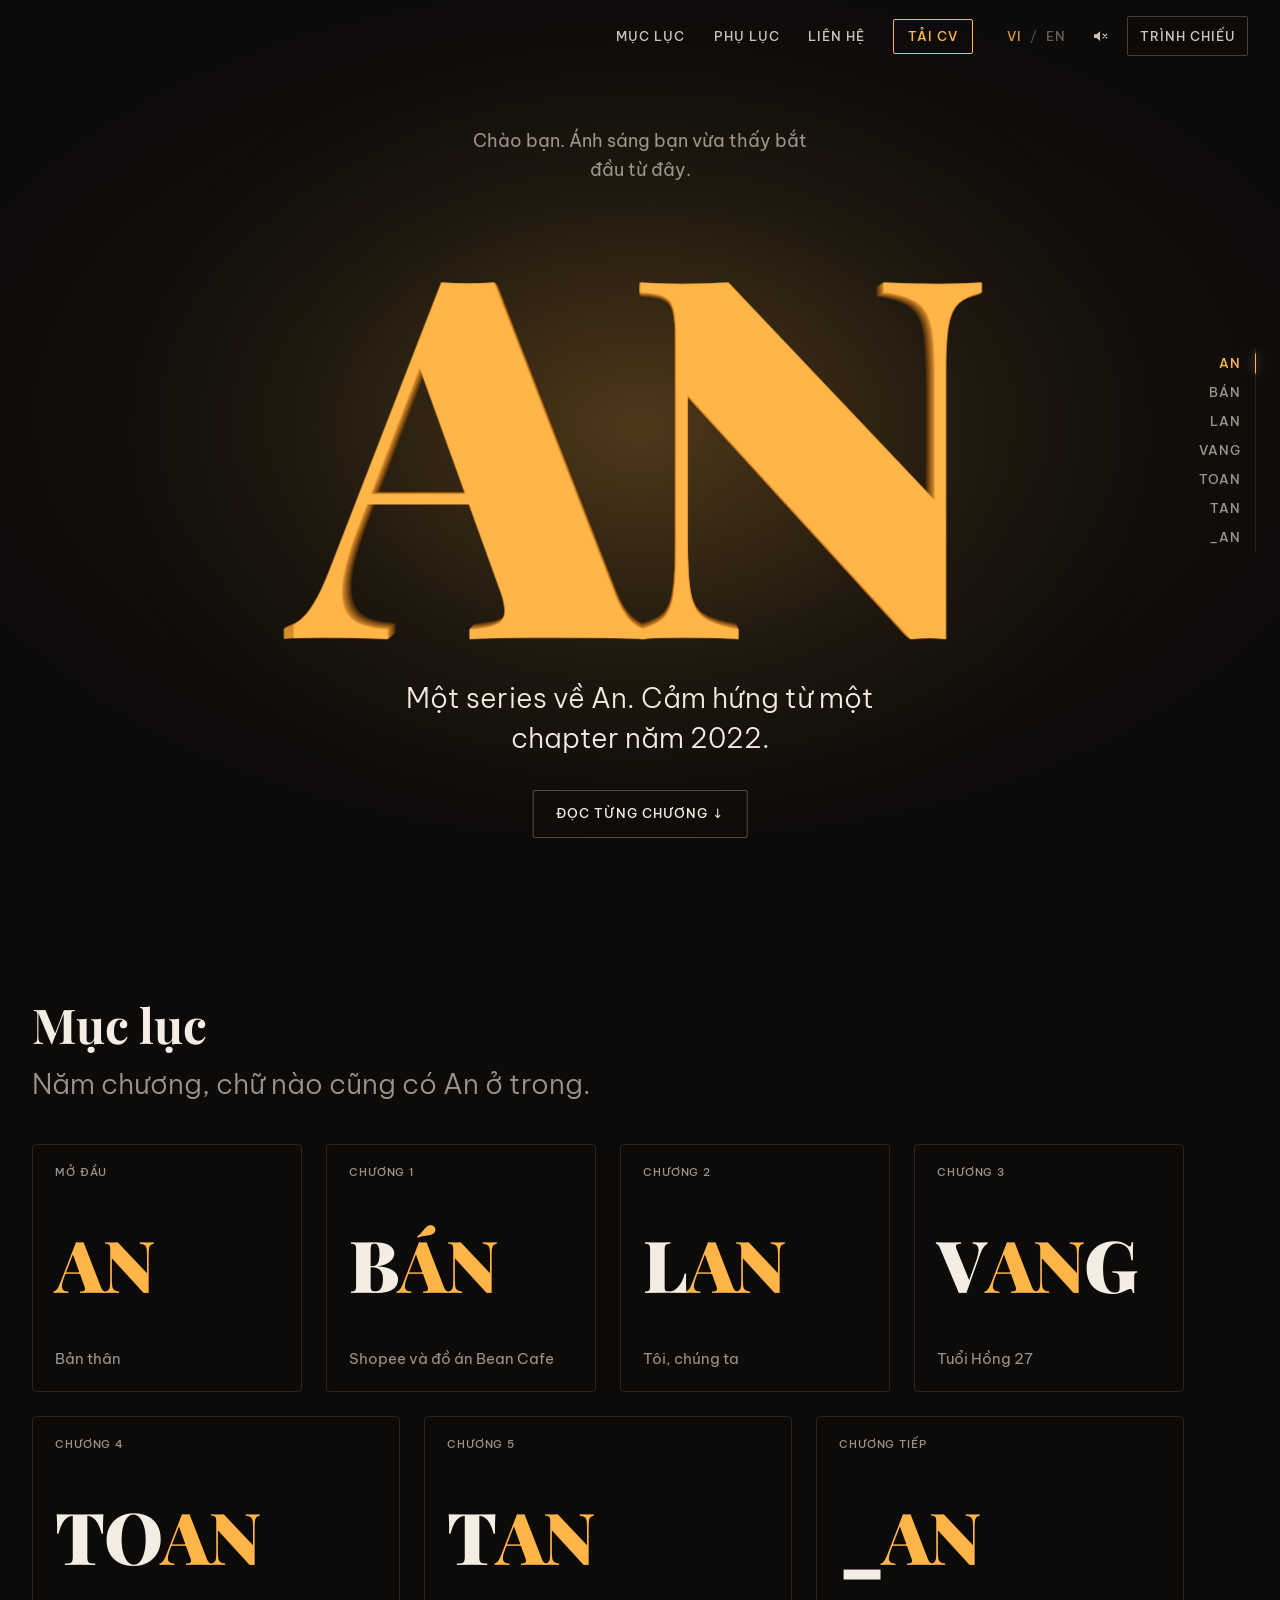
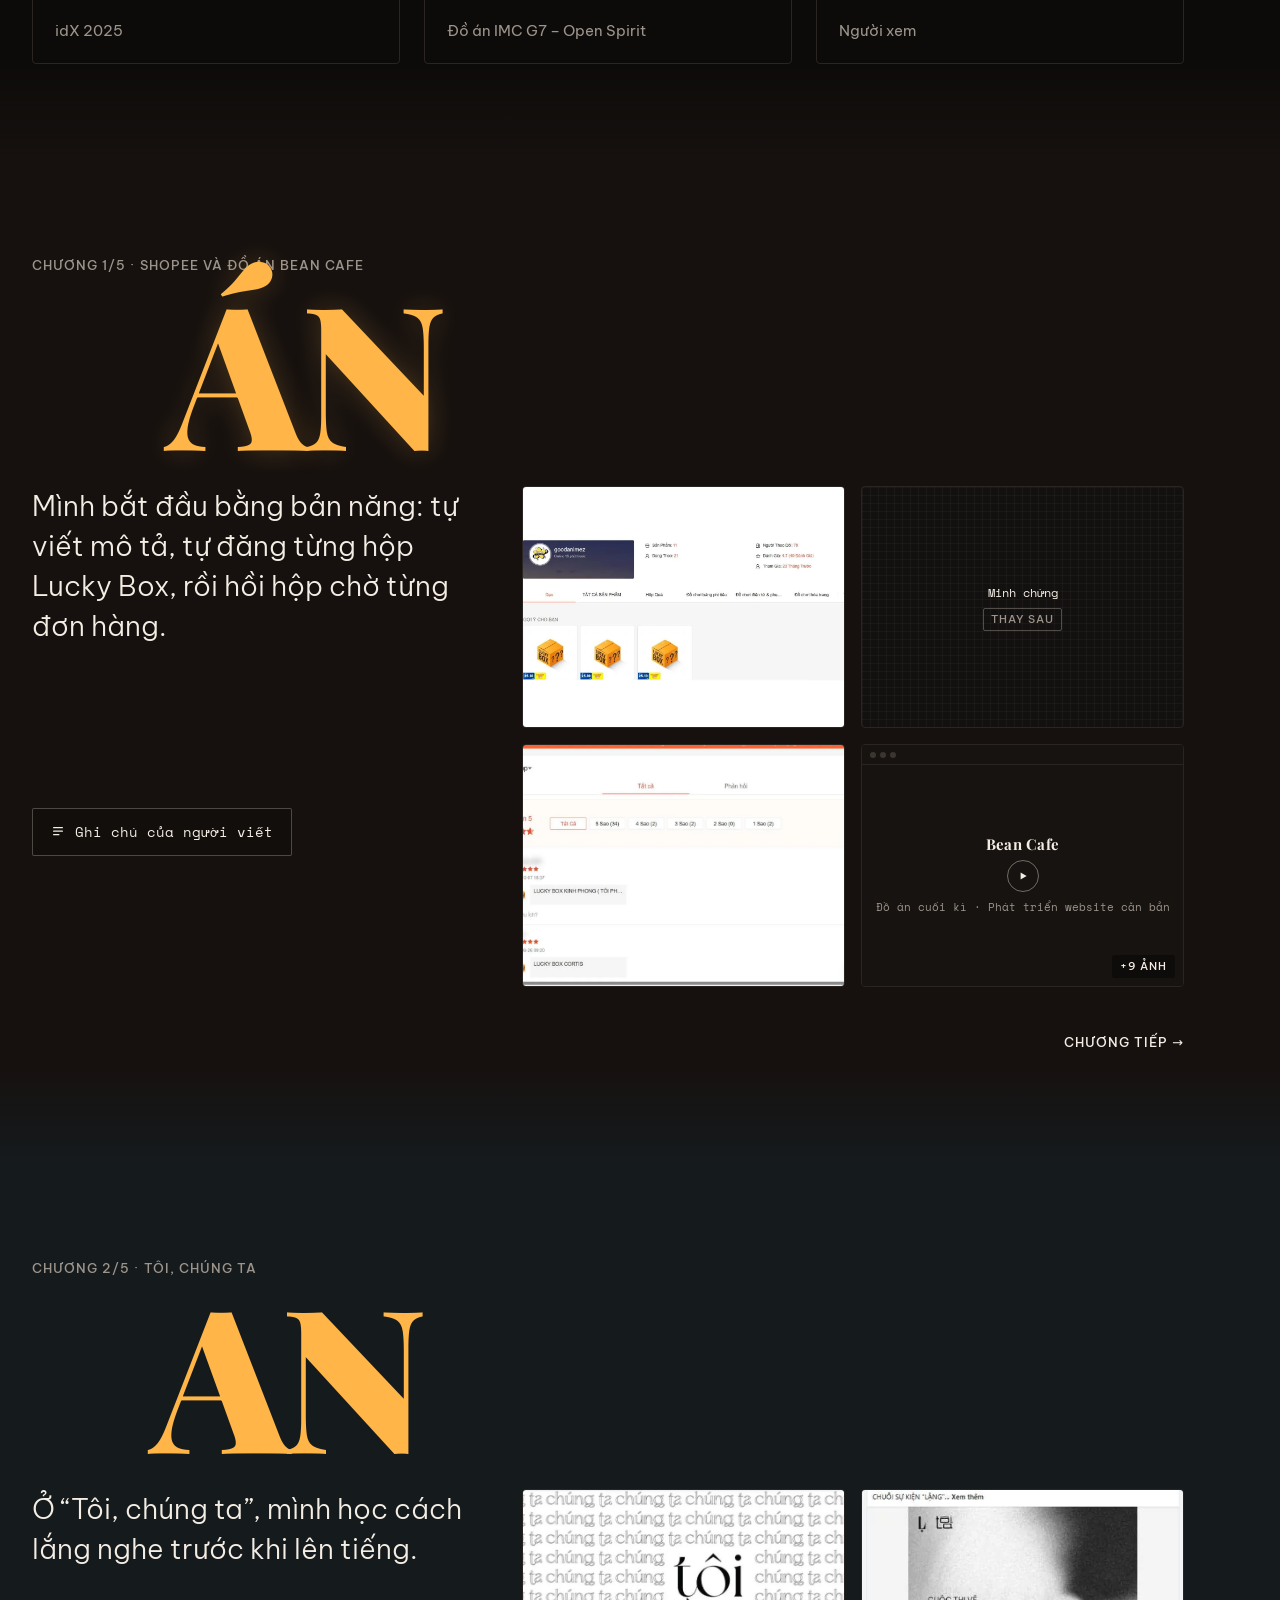
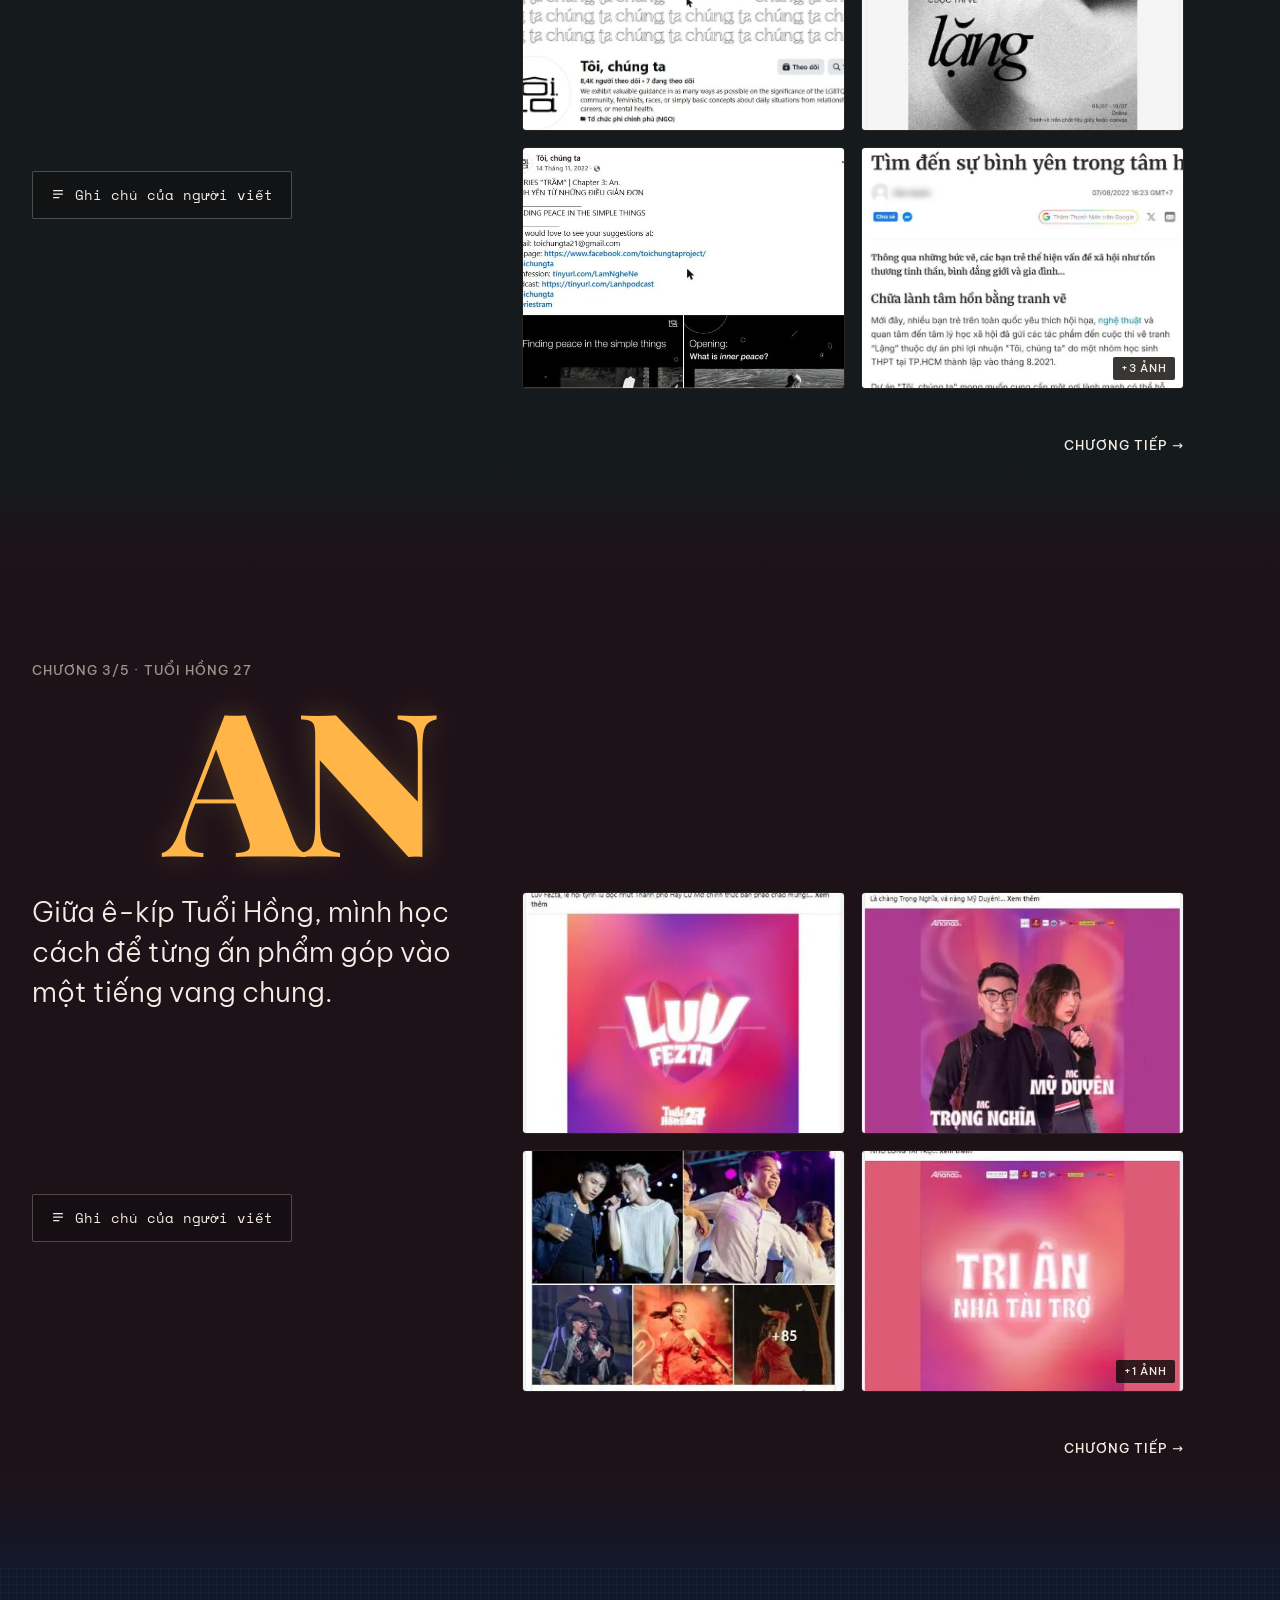
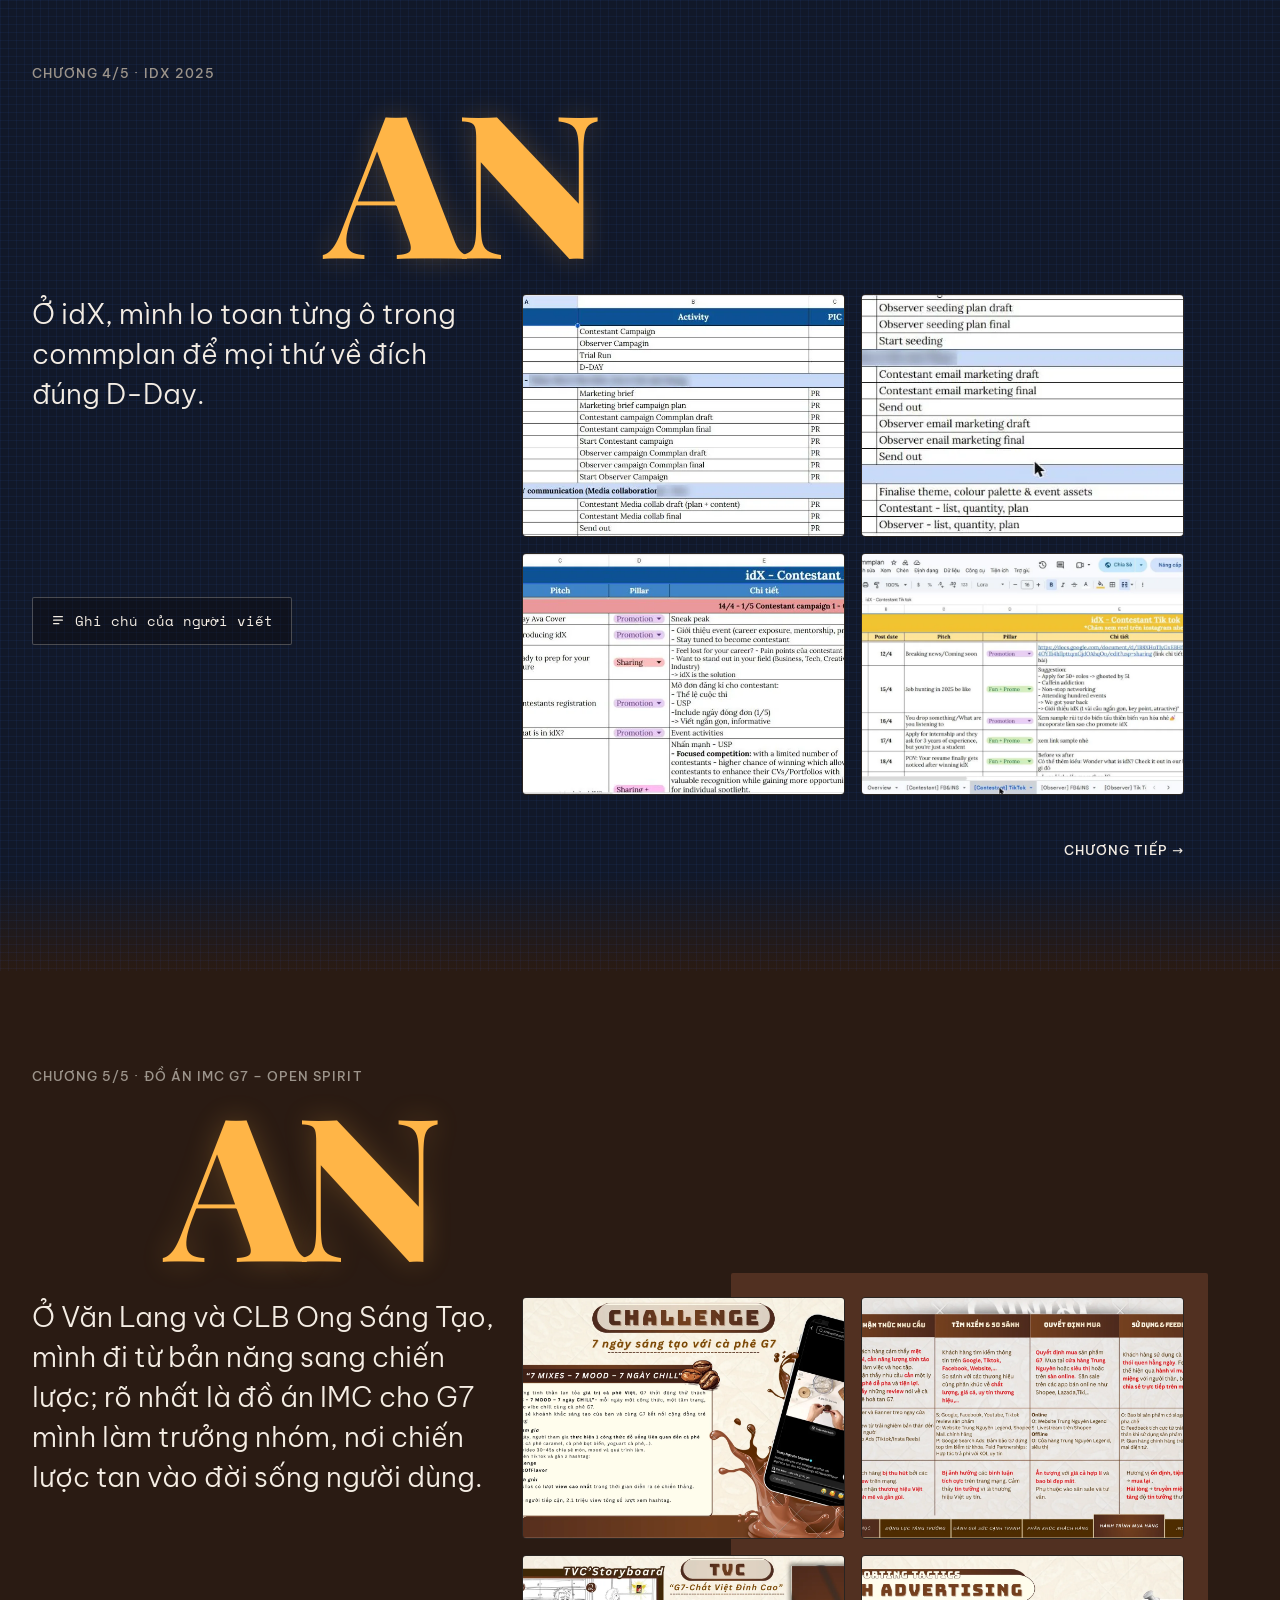
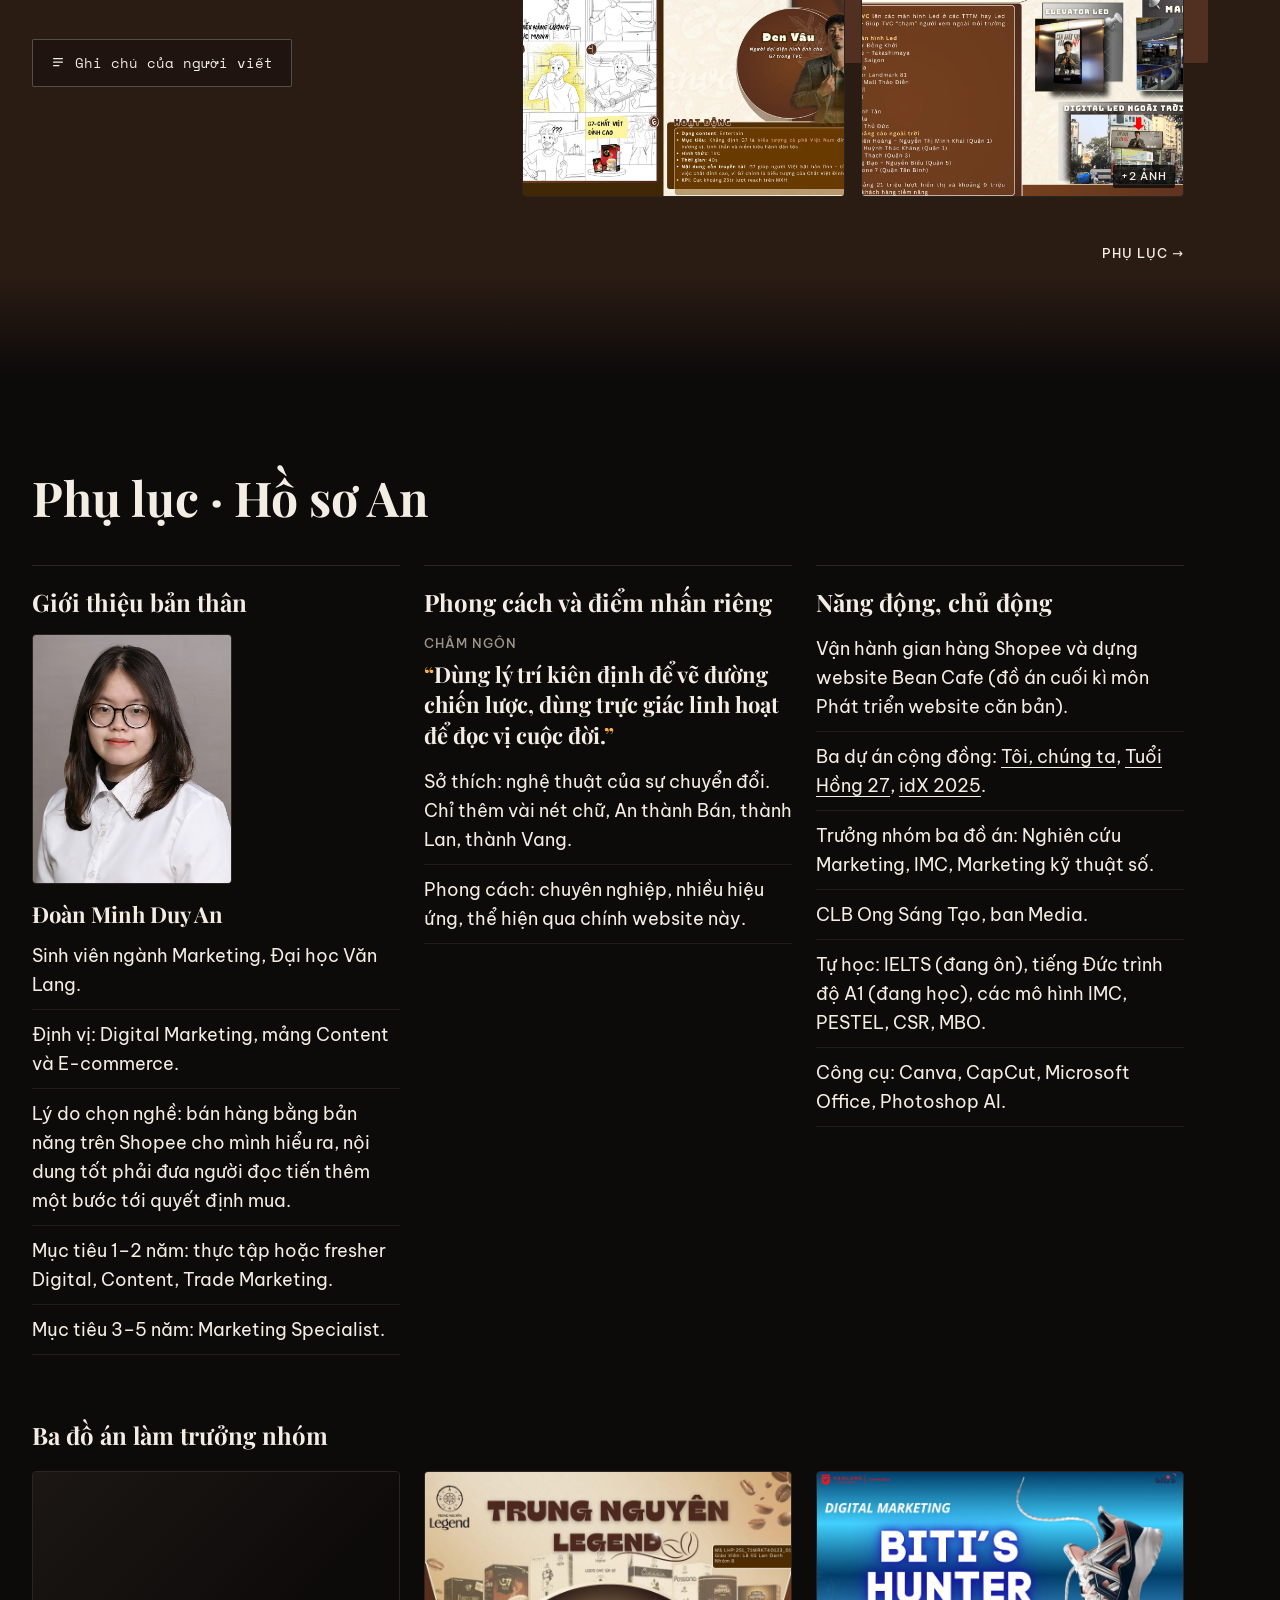
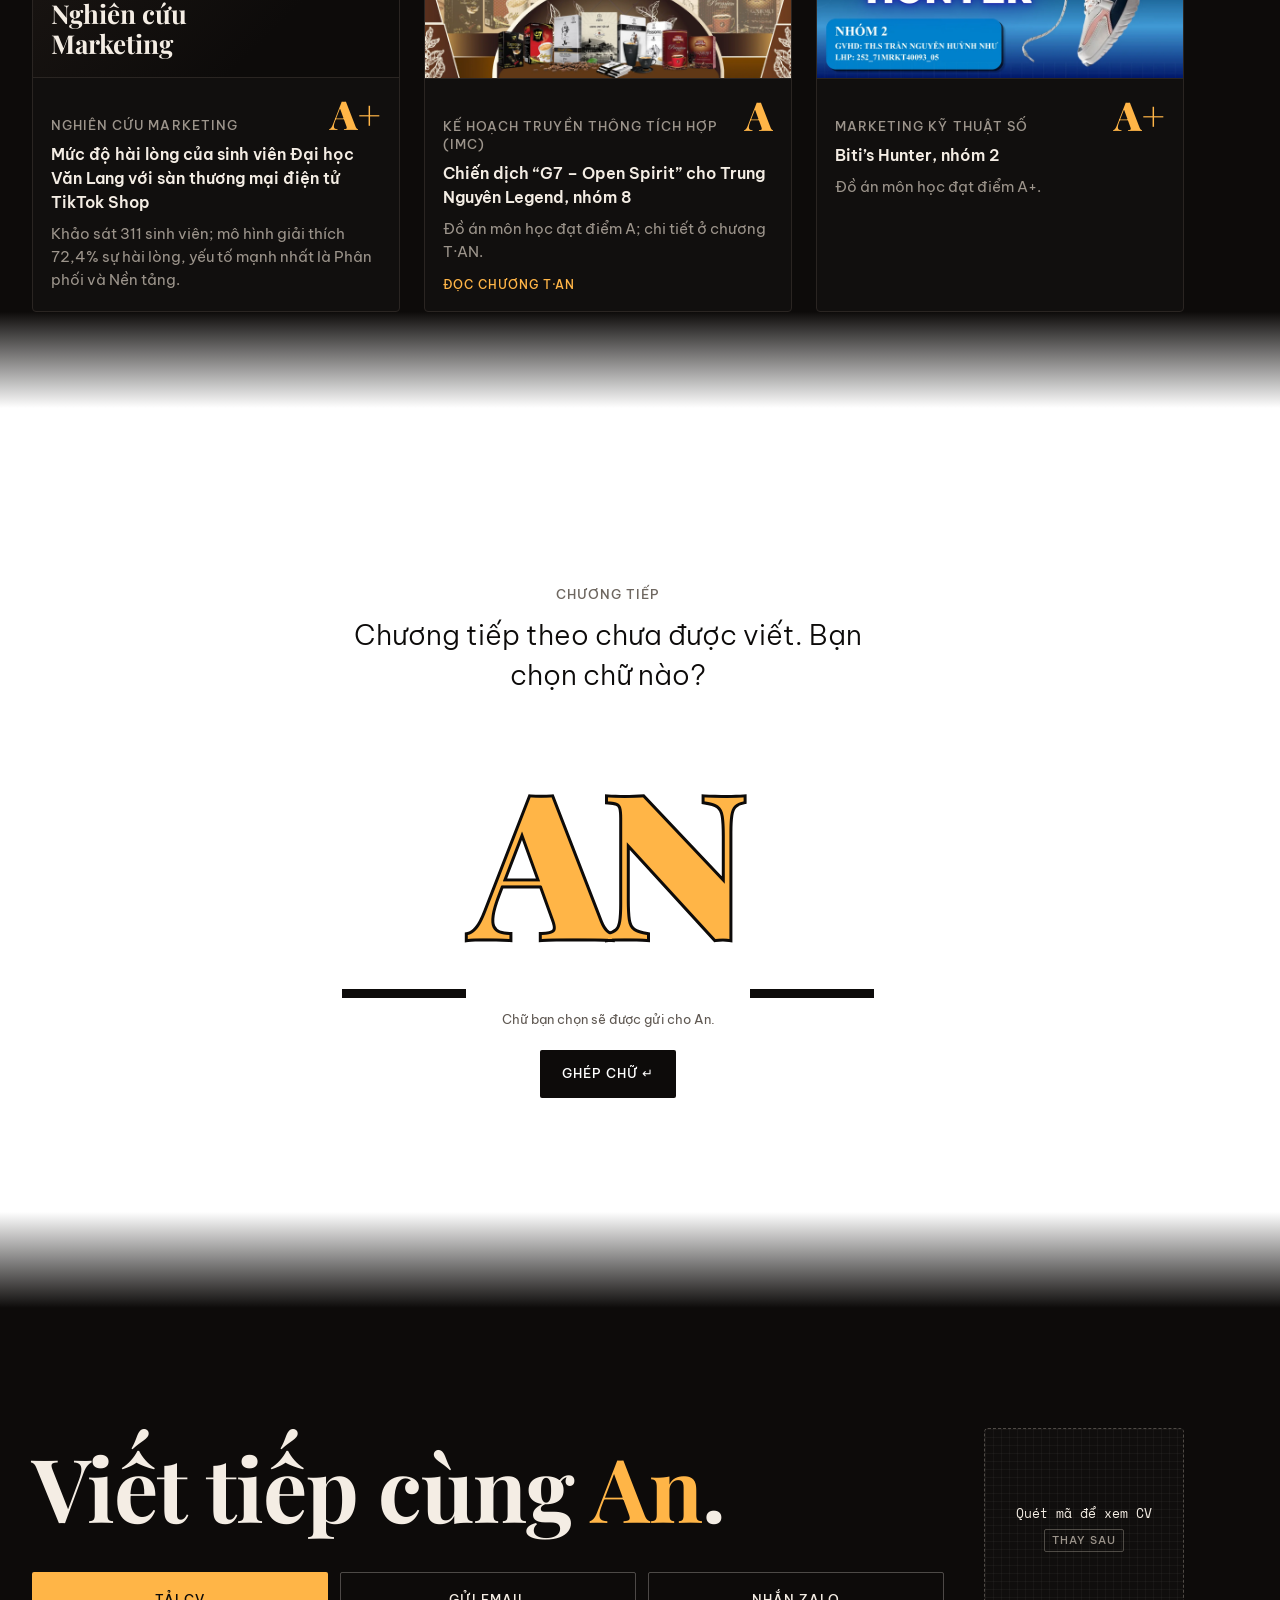
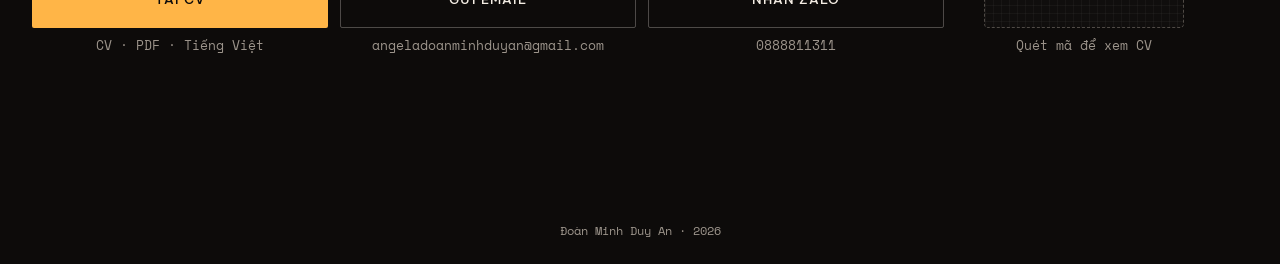
==== commit 89fffda7: "Update index.html" ====
--- a/an-portfolio/index.html
+++ b/an-portfolio/index.html
@@ -14,10 +14,10 @@
   <meta property="og:type" content="website">
   <meta property="og:title" content="AN – Đoàn Minh Duy An · Digital Marketing Portfolio">
   <meta property="og:description" content="Một series về An. Năm chương, chữ nào cũng có An ở trong.">
-  <meta property="og:image" content="og-image.png">
+  <meta property="og:image" content="https://an-portfolio-pi.vercel.app/og-image.png">
   <meta property="og:image:width" content="1200">
   <meta property="og:image:height" content="630">
-  <meta property="og:url" content="">
+  <meta property="og:url" content="https://an-portfolio-pi.vercel.app/">
   <meta property="og:locale" content="vi_VN">
   <meta name="twitter:card" content="summary_large_image">
 
